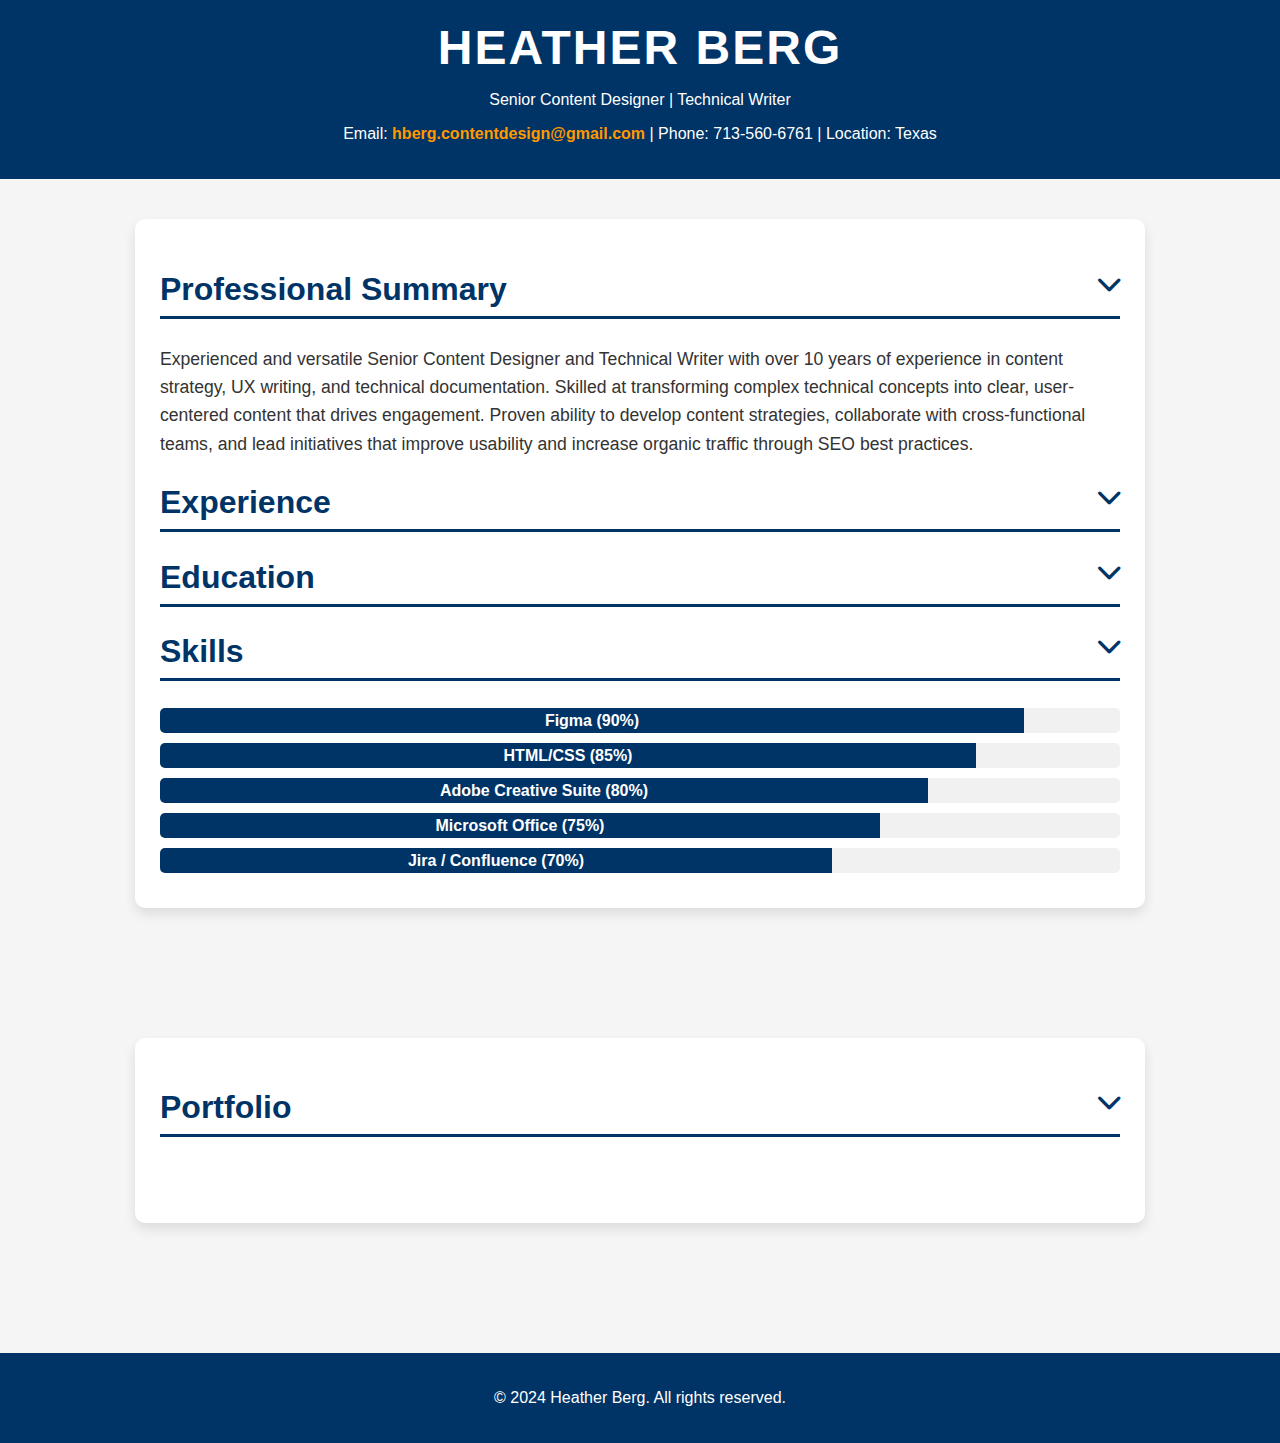
==== index.html @ 014561e0 "Update index.html" ====
<!DOCTYPE html>
<html lang="en">
<head>
    <meta charset="UTF-8">
    <meta name="viewport" content="width=device-width, initial-scale=1.0">
    <title>Heather Berg - Interactive Resume & Portfolio</title>
    <link rel="stylesheet" href="https://cdnjs.cloudflare.com/ajax/libs/font-awesome/6.0.0-beta3/css/all.min.css">
    <style>
        /* General Styles */
        body {
            font-family: 'Inter', sans-serif;
            background-color: #f5f5f5;
            color: #333;
            margin: 0;
            padding: 0;
        }

        header {
            background-color: #003366;
            color: #ffffff;
            padding: 20px;
            text-align: center;
        }

        header h1 {
            margin: 0;
            font-size: 3em;
            text-transform: uppercase;
            letter-spacing: 2px;
            font-weight: 700;
        }

        .container {
            max-width: 960px;
            margin: 40px auto;
            background-color: #ffffff;
            padding: 25px;
            border-radius: 10px;
            box-shadow: 0 6px 12px rgba(0, 0, 0, 0.1);
        }

        h2 {
            color: #003366;
            border-bottom: 3px solid #003366;
            padding-bottom: 8px;
            cursor: pointer;
            position: relative;
            font-size: 2em;
            font-weight: 600;
        }

        h2::after {
            content: "\f078";
            font-family: "FontAwesome";
            font-size: 0.8em;
            position: absolute;
            right: 0;
            transition: transform 0.3s;
        }

        .collapsed h2::after {
            transform: rotate(-90deg);
        }

        ul {
            list-style: none;
            padding-left: 0;
            display: none;
            margin: 20px 0;
        }

        ul.visible {
            display: block;
        }

        ul li {
            margin: 12px 0;
            font-size: 1.1em;
            line-height: 1.6;
        }

        footer {
            text-align: center;
            padding: 20px;
            background-color: #003366;
            color: #ffffff;
            margin-top: 40px;
        }

        .github-link a {
            color: #003366;
            font-weight: bold;
            text-decoration: none;
        }

        a:hover {
            text-decoration: underline;
        }

        /* Skill Progress Bar */
        .skill-progress {
            width: 100%;
            background-color: #f1f1f1;
            border-radius: 5px;
            overflow: hidden;
            margin: 10px 0;
            height: 25px;
        }

        .skill-progress .progress-bar {
            height: 100%;
            text-align: center;
            color: #fff;
            background-color: #003366;
            line-height: 25px;
            font-weight: bold;
        }

        /* Portfolio Section */
        .portfolio {
            background: url('assets/images/portfolio-bg.jpg') no-repeat center center;
            background-size: cover;
            padding: 50px;
            color: #fff;
        }

        .portfolio a {
            color: #ffffff;
            font-weight: bold;
            text-decoration: none;
        }

        .portfolio a:hover {
            text-decoration: underline;
        }

        /* Email Styling */
        a {
            color: #ff9900;
            font-weight: bold;
            text-decoration: none;
        }

        a:hover {
            text-decoration: underline;
            color: #ffffff;
            background-color: #003366;
            padding: 3px 5px;
            border-radius: 5px;
        }

        /* Responsive Design */
        @media (max-width: 768px) {
            header h1 {
                font-size: 2.5em;
            }

            .container {
                padding: 20px;
            }

            h2 {
                font-size: 1.6 em;
            }

            .skill-progress .progress-bar {
                font-size: 0.9em;
            }
        }
    </style>
    <script>
        document.addEventListener('DOMContentLoaded', function () {
            const sections = document.querySelectorAll('.section h2');
            sections.forEach(section => {
                section.addEventListener('click', () => {
                    const list = section.nextElementSibling;
                    if (list.classList.contains('visible')) {
                        list.classList.remove('visible');
                        section.parentElement.classList.remove('collapsed');
                    } else {
                        list.classList.add('visible');
                        section.parentElement.classList.add('collapsed');
                    }
                });
            });
        });
    </script>
</head>
<body>
    <header>
        <h1>Heather Berg</h1>
        <p>Senior Content Designer | Technical Writer</p>
        <p>Email: <a href="mailto:hberg.contentdesign@gmail.com">hberg.contentdesign@gmail.com</a> | Phone: 713-560-6761 | Location: Texas</p>
    </header>

    <div class="container">
        <section class="section">
            <h2>Professional Summary</h2>
            <ul class="visible">
                <li>Experienced and versatile Senior Content Designer and Technical Writer with over 10 years of experience in content strategy, UX writing, and technical documentation. Skilled at transforming complex technical concepts into clear, user-centered content that drives engagement. Proven ability to develop content strategies, collaborate with cross-functional teams, and lead initiatives that improve usability and increase organic traffic through SEO best practices.</li>
            </ul>
        </section>

        <section class="section">
            <h2>Experience</h2>
            <ul>
                <li>
                    <strong>Senior Content Designer, Facil-IT</strong>
                    <p><em>Remote, United States | Nov 2023 - Oct 2024</em></p>
                    <ul>
                        <li>Led content design efforts for the development of user guides and release notes templates, ensuring clarity and usability.</li>
                        <li>Built components in Figma to create cohesive user experiences and collaborated on design prototypes.</li>
                        <li>Used Jira to manage documentation tasks, track feedback, and streamline the content creation process.</li>
                        <li>Collaborated closely with product managers, engineers, and stakeholders to align content with product roadmaps and deliverables.</li>
                    </ul>
                </li>
                <li>
                    <strong>Senior Content Designer, AvidXchange</strong>
                    <p><em>Remote, United States | Jul 2019 - Oct 2023</em></p>
                    <ul>
                        <li>Spearheaded content design for multiple high-priority projects, transforming business and customer objectives into intuitive digital products.</li>
                        <li>Led the content strategy process, leading concept ideation from wireframes to full-fidelity designs.</li>
                        <li>Collaborated with research and design teams to produce content that met customers' needs while adhering to company goals.</li>
                        <li>Provided strategic content guidance and mentorship to junior writers and team members.</li>
                    </ul>
                </li>
                <li>
                    <strong>Technical Writer, P2 Energy Solutions</strong>
                    <p><em>Remote, United States | Apr 2017 - Jul 2019</em></p>
                    <ul>
                        <li>Responsible for multiple content projects, including Merrick, P2 Land, and IDEAS.</li>
                        <li>Created and edited user-facing support decks, such as error messages, prompts, and UI labels.</li>
                        <li>Analyzed and optimized content for resource opportunities, focusing on filtered single-sourcing.</li>
                        <li>Worked with engineering teams to ensure alignment and accuracy.</li>
                    </ul>
                </li>
                <li>
                    <strong>Technical Writer, Weatherford International</strong>
                    <p><em>Houston, TX | Mar 2013 - Feb 2016</em></p>
                    <ul>
                        <li>Researched and translated technical information into manuals for both technical and non-technical audiences.</li>
                        <li>Created technical documentation for downhole LWD and MWD tools.</li>
                        <li>Worked with engineers and product managers to gather and verify data to ensure the accuracy of the documentation.</li>
                    </ul>
                </li>
                <li>
                    <strong>Surgical Tech, Oak Bend Medical Center</strong>
                    <p><em>Rosenberg, TX | Jun 2005 - Oct 2007</em></p>
                    <ul>
                        <li>Responsible for preparing the surgical suite and managing supplies and instrumentation.</li>
                        <li>Scrubbed for various surgical specialties, including assisting in circulating duties.</li>
                        <li>Provided technical support to surgeons during operations, including managing instruments and ensuring proper equipment setup.</li>
                    </ul>
                </li>
                <li>
                    <strong>Surgical Tech / Soldier, U.S. Army</strong>
                    <p><em>San Antonio, TX | Mar 2003 - Feb 2005</em></p>
                    <ul>
                        <li>Instructed and supervised new surgical technicians in procedures and skills needed to perform effectively in the Operating Room.</li>
                        <li>Provided critical support in surgical procedures, managing surgical instruments and ensuring a sterile field.</li>
                    </ul>
                </li>
            </ul>
        </section>

        <section class="section">
            <h2>Education</h2>
            <ul>
                <li>
                    <strong>Bachelor of Arts: Communication</strong>
                    <p><em>University of Maryland University College, Bamberg, Germany | Graduated 2009</em></p>
                </li>
            </ul>
        </section>

        <section class="section">
            <h2>Skills</h2>
            <div class="skill-progress">
                <div class="progress-bar" style="width: 90%;">Figma (90%)</div>
            </div>
            <div class="skill-progress">
                <div class="progress-bar" style="width: 85%;">HTML/CSS (85%)</div>
            </div>
            <div class="skill-progress">
                <div class="progress-bar" style="width: 80%;">Adobe Creative Suite (80%)</div>
            </div>
            <div class="skill-progress">
                <div class="progress-bar" style="width: 75%;">Microsoft Office (75%)</div>
            </div>
            <div class="skill-progress">
                <div class="progress-bar" style="width: 70%;">Jira / Confluence (70%)</div>
            </div>
        </section>
    </div>

    <section class="portfolio">
        <div class="container">
            <h2>Portfolio</h2>
            <p>Explore my projects and documentation examples: <a href="#">View Portfolio</a></p>
        </div>
    </section>

    <footer>
        <p>&copy; 2024 Heather Berg. All rights reserved.</p>
    </footer>
</body>
</html>
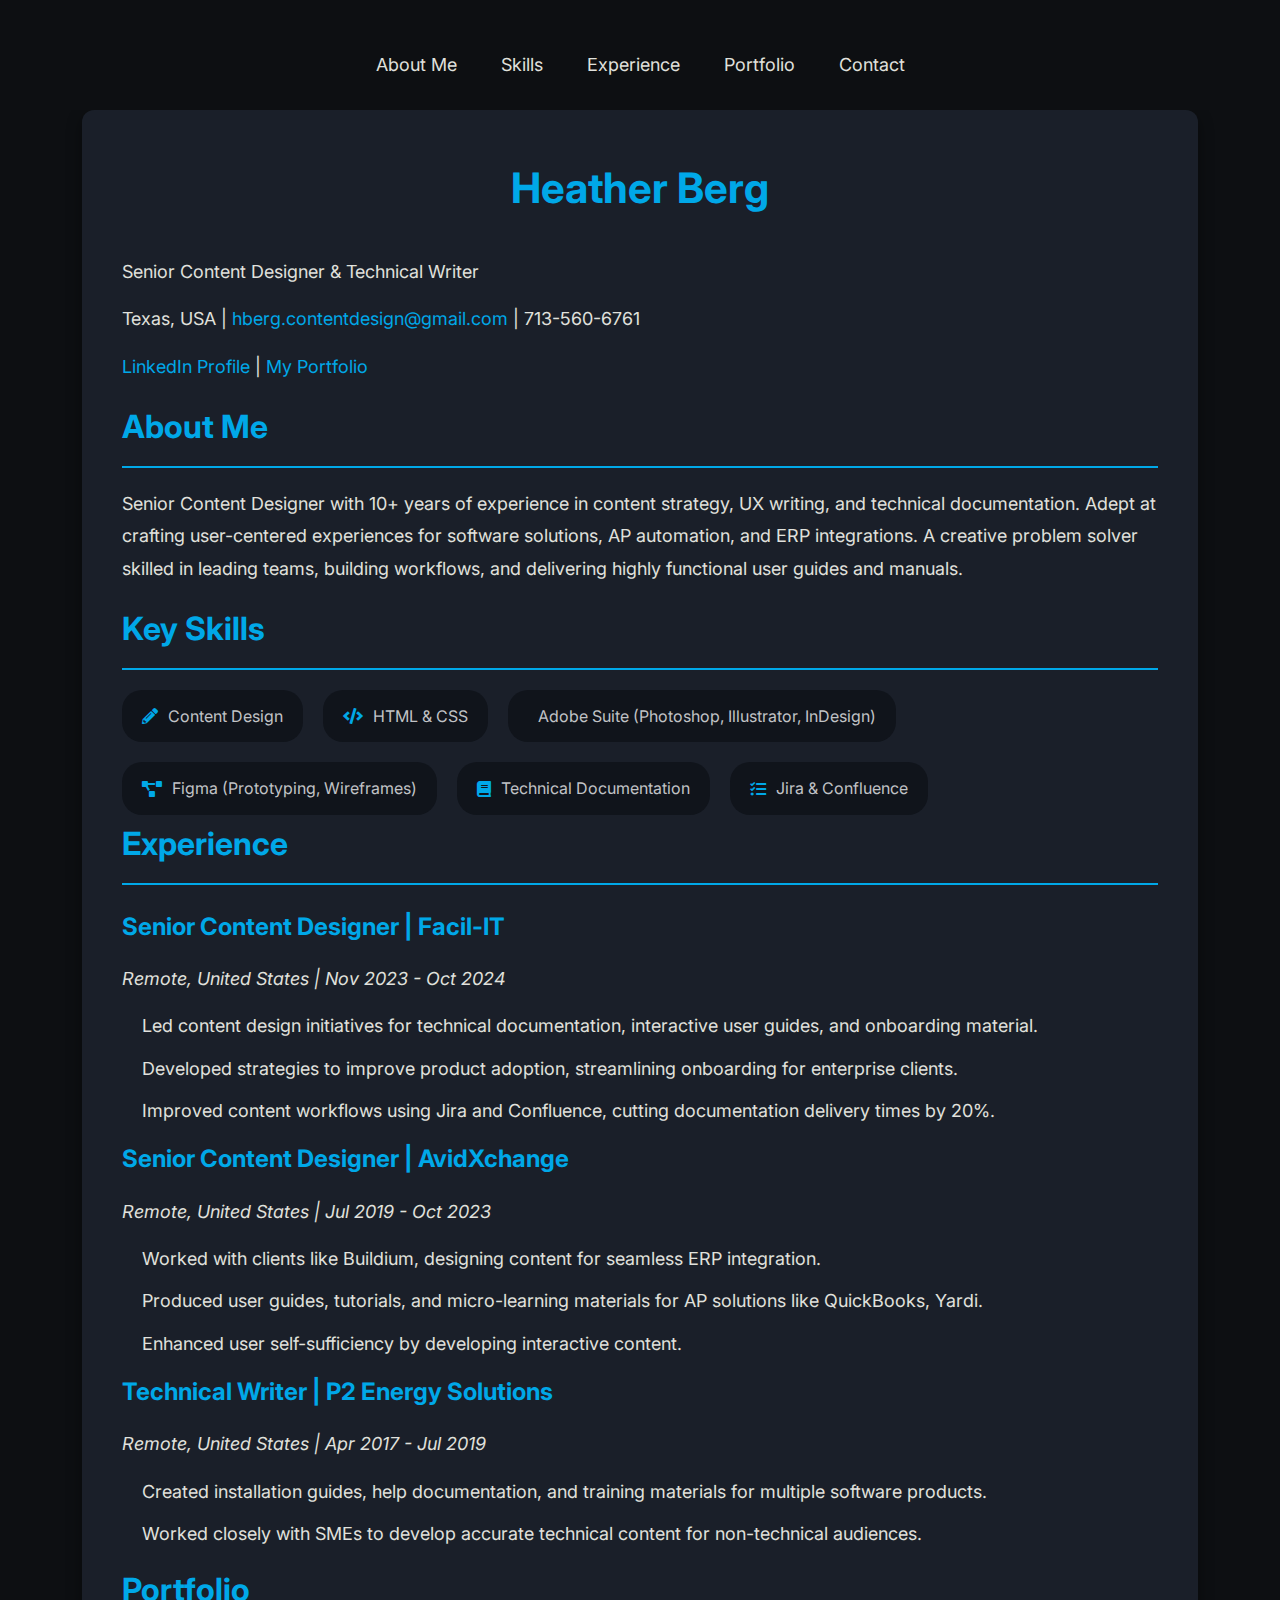
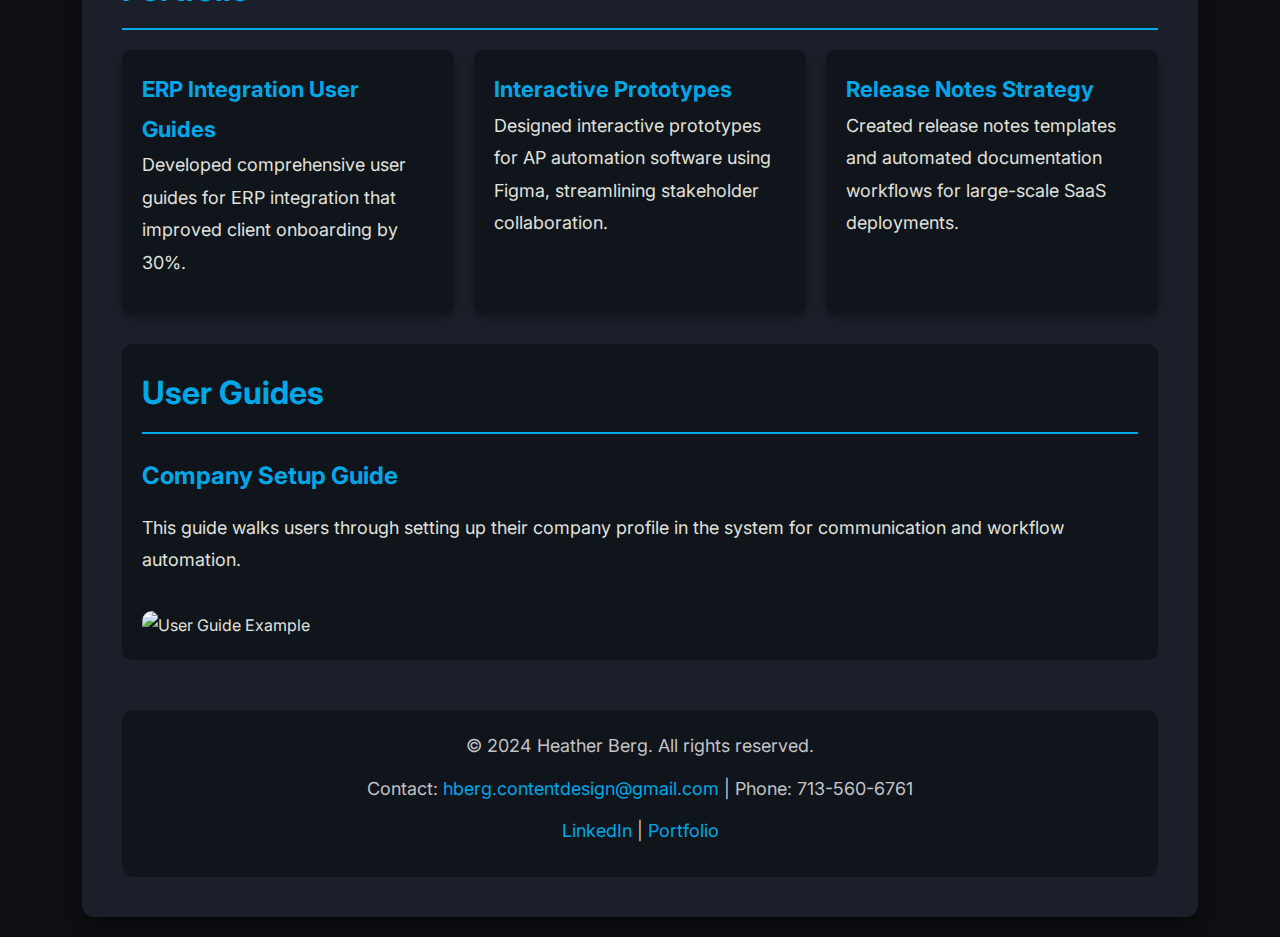
==== commit de99f056: "Update index.html" ====
--- a/index.html
+++ b/index.html
@@ -1,307 +1,322 @@
 <!DOCTYPE html>
 <html lang="en">
+
 <head>
     <meta charset="UTF-8">
     <meta name="viewport" content="width=device-width, initial-scale=1.0">
-    <title>Heather Berg - Interactive Resume & Portfolio</title>
-    <link rel="stylesheet" href="https://cdnjs.cloudflare.com/ajax/libs/font-awesome/6.0.0-beta3/css/all.min.css">
+    <title>Heather Berg - Senior Content Designer</title>
+
+    <!-- Google Fonts: Inter -->
+    <link href="https://fonts.googleapis.com/css2?family=Inter:wght@300;400;600;700&display=swap" rel="stylesheet">
+
+    <!-- Font Awesome for Icons -->
+    <link rel="stylesheet" href="https://cdnjs.cloudflare.com/ajax/libs/font-awesome/5.15.4/css/all.min.css">
+
     <style>
-        /* General Styles */
+        * {
+            margin: 0;
+            padding: 0;
+            box-sizing: border-box;
+        }
+
         body {
             font-family: 'Inter', sans-serif;
-            background-color: #f5f5f5;
-            color: #333;
-            margin: 0;
-            padding: 0;
-        }
-
-        header {
-            background-color: #003366;
-            color: #ffffff;
+            background-color: #0D0F12;
+            color: #E0E1DD;
+            line-height: 1.8;
             padding: 20px;
+            transition: all 0.3s ease;
+        }
+
+        a {
+            text-decoration: none;
+            color: #00A8E8;
+            transition: color 0.3s;
+        }
+
+        a:hover {
+            color: #f7c01e;
+        }
+
+        h1, h2, h3 {
+            color: #00A8E8;
+            font-weight: 700;
+        }
+
+        h1 {
+            font-size: 42px;
             text-align: center;
-        }
-
-        header h1 {
-            margin: 0;
-            font-size: 3em;
-            text-transform: uppercase;
-            letter-spacing: 2px;
-            font-weight: 700;
+            margin-bottom: 30px;
+        }
+
+        h2 {
+            font-size: 32px;
+            margin-bottom: 20px;
+            padding-bottom: 10px;
+            border-bottom: 2px solid #00A8E8;
+        }
+
+        h3 {
+            font-size: 24px;
+            margin-bottom: 15px;
+        }
+
+        p {
+            font-size: 18px;
+            margin-bottom: 15px;
+        }
+
+        ul {
+            list-style-type: none;
+            margin-left: 20px;
+        }
+
+        ul li {
+            font-size: 18px;
+            margin-bottom: 10px;
+        }
+
+        /* Sticky Navigation */
+        .navbar {
+            position: sticky;
+            top: 0;
+            background-color: #0D0F12;
+            z-index: 1000;
+            padding: 15px;
+            text-align: center;
+        }
+
+        .navbar a {
+            color: #E0E1DD;
+            padding: 14px 20px;
+            text-decoration: none;
+            font-size: 18px;
+            display: inline-block;
+        }
+
+        .navbar a:hover {
+            background-color: #00A8E8;
+            color: white;
         }
 
         .container {
-            max-width: 960px;
-            margin: 40px auto;
-            background-color: #ffffff;
-            padding: 25px;
+            width: 90%;
+            max-width: 1200px;
+            margin: 0 auto;
+            background-color: #1A1F29;
+            border-radius: 12px;
+            padding: 40px;
+            box-shadow: 0 6px 15px rgba(0, 0, 0, 0.4);
+            transition: all 0.3s ease;
+        }
+
+        /* Skills Section */
+        .skills {
+            display: flex;
+            flex-wrap: wrap;
+            gap: 20px;
+        }
+
+        .skill {
+            background-color: #10141b;
+            padding: 12px 20px;
+            border-radius: 20px;
+            color: #C1C3C6;
+            font-size: 16px;
+            display: flex;
+            align-items: center;
+            gap: 10px;
+        }
+
+        .skill i {
+            color: #00A8E8;
+        }
+
+        /* Interactive Portfolio */
+        .portfolio-container {
+            display: grid;
+            grid-template-columns: repeat(auto-fit, minmax(300px, 1fr));
+            gap: 20px;
+            margin-top: 20px;
+        }
+
+        .portfolio-card {
+            background-color: #10141b;
+            padding: 20px;
             border-radius: 10px;
-            box-shadow: 0 6px 12px rgba(0, 0, 0, 0.1);
-        }
-
-        h2 {
-            color: #003366;
-            border-bottom: 3px solid #003366;
-            padding-bottom: 8px;
-            cursor: pointer;
-            position: relative;
-            font-size: 2em;
-            font-weight: 600;
-        }
-
-        h2::after {
-            content: "\f078";
-            font-family: "FontAwesome";
-            font-size: 0.8em;
-            position: absolute;
-            right: 0;
-            transition: transform 0.3s;
-        }
-
-        .collapsed h2::after {
-            transform: rotate(-90deg);
-        }
-
-        ul {
-            list-style: none;
-            padding-left: 0;
-            display: none;
-            margin: 20px 0;
-        }
-
-        ul.visible {
-            display: block;
-        }
-
-        ul li {
-            margin: 12px 0;
-            font-size: 1.1em;
-            line-height: 1.6;
-        }
-
+            box-shadow: 0 4px 8px rgba(0, 0, 0, 0.3);
+            transition: transform 0.3s ease;
+        }
+
+        .portfolio-card:hover {
+            transform: translateY(-10px);
+        }
+
+        .portfolio-card h4 {
+            font-size: 22px;
+            color: #00A8E8;
+        }
+
+        /* User Guide Section */
+        .user-guide {
+            background-color: #10141b;
+            padding: 20px;
+            margin-top: 30px;
+            border-radius: 10px;
+            transition: all 0.3s ease;
+        }
+
+        .user-guide img {
+            width: 100%;
+            border-radius: 10px;
+            margin-top: 20px;
+            transition: all 0.3s ease;
+        }
+
+        .user-guide img:hover {
+            filter: brightness(1.2);
+        }
+
+        .step {
+            margin-top: 20px;
+        }
+
+        /* Footer */
         footer {
             text-align: center;
-            padding: 20px;
-            background-color: #003366;
-            color: #ffffff;
-            margin-top: 40px;
-        }
-
-        .github-link a {
-            color: #003366;
-            font-weight: bold;
+            margin-top: 50px;
+            padding: 20px 0;
+            background-color: #10141b;
+            border-radius: 12px;
+        }
+
+        footer p {
+            color: #C1C3C6;
+            margin-bottom: 10px;
+        }
+
+        footer a {
+            color: #00A8E8;
             text-decoration: none;
         }
 
-        a:hover {
+        footer a:hover {
             text-decoration: underline;
         }
-
-        /* Skill Progress Bar */
-        .skill-progress {
-            width: 100%;
-            background-color: #f1f1f1;
-            border-radius: 5px;
-            overflow: hidden;
-            margin: 10px 0;
-            height: 25px;
-        }
-
-        .skill-progress .progress-bar {
-            height: 100%;
-            text-align: center;
-            color: #fff;
-            background-color: #003366;
-            line-height: 25px;
-            font-weight: bold;
-        }
-
-        /* Portfolio Section */
-        .portfolio {
-            background: url('assets/images/portfolio-bg.jpg') no-repeat center center;
-            background-size: cover;
-            padding: 50px;
-            color: #fff;
-        }
-
-        .portfolio a {
-            color: #ffffff;
-            font-weight: bold;
-            text-decoration: none;
-        }
-
-        .portfolio a:hover {
-            text-decoration: underline;
-        }
-
-        /* Email Styling */
-        a {
-            color: #ff9900;
-            font-weight: bold;
-            text-decoration: none;
-        }
-
-        a:hover {
-            text-decoration: underline;
-            color: #ffffff;
-            background-color: #003366;
-            padding: 3px 5px;
-            border-radius: 5px;
-        }
-
-        /* Responsive Design */
-        @media (max-width: 768px) {
-            header h1 {
-                font-size: 2.5em;
-            }
-
-            .container {
-                padding: 20px;
-            }
-
-            h2 {
-                font-size: 1.6 em;
-            }
-
-            .skill-progress .progress-bar {
-                font-size: 0.9em;
-            }
-        }
     </style>
-    <script>
-        document.addEventListener('DOMContentLoaded', function () {
-            const sections = document.querySelectorAll('.section h2');
-            sections.forEach(section => {
-                section.addEventListener('click', () => {
-                    const list = section.nextElementSibling;
-                    if (list.classList.contains('visible')) {
-                        list.classList.remove('visible');
-                        section.parentElement.classList.remove('collapsed');
-                    } else {
-                        list.classList.add('visible');
-                        section.parentElement.classList.add('collapsed');
-                    }
-                });
-            });
-        });
-    </script>
 </head>
+
 <body>
-    <header>
-        <h1>Heather Berg</h1>
-        <p>Senior Content Designer | Technical Writer</p>
-        <p>Email: <a href="mailto:hberg.contentdesign@gmail.com">hberg.contentdesign@gmail.com</a> | Phone: 713-560-6761 | Location: Texas</p>
-    </header>
+
+    <!-- Sticky Navbar -->
+    <div class="navbar">
+        <a href="#summary">About Me</a>
+        <a href="#skills">Skills</a>
+        <a href="#experience">Experience</a>
+        <a href="#portfolio">Portfolio</a>
+        <a href="#contact">Contact</a>
+    </div>
 
     <div class="container">
-        <section class="section">
-            <h2>Professional Summary</h2>
-            <ul class="visible">
-                <li>Experienced and versatile Senior Content Designer and Technical Writer with over 10 years of experience in content strategy, UX writing, and technical documentation. Skilled at transforming complex technical concepts into clear, user-centered content that drives engagement. Proven ability to develop content strategies, collaborate with cross-functional teams, and lead initiatives that improve usability and increase organic traffic through SEO best practices.</li>
+        <!-- Header Section -->
+        <header class="contact-info">
+            <h1>Heather Berg</h1>
+            <p>Senior Content Designer & Technical Writer</p>
+            <p>Texas, USA | <a href="mailto:hberg.contentdesign@gmail.com">hberg.contentdesign@gmail.com</a> | 713-560-6761</p>
+            <p><a href="https://www.linkedin.com/in/heather-berg83" target="_blank">LinkedIn Profile</a> | <a href="https://yourportfolio.com" target="_blank">My Portfolio</a></p>
+        </header>
+
+        <div class="line"></div>
+
+        <!-- Professional Summary -->
+        <section class="section" id="summary">
+            <h2>About Me</h2>
+            <p>
+                Senior Content Designer with 10+ years of experience in content strategy, UX writing, and technical documentation. Adept at crafting user-centered experiences for software solutions, AP automation, and ERP integrations. A creative problem solver skilled in leading teams, building workflows, and delivering highly functional user guides and manuals.
+            </p>
+        </section>
+
+        <div class="line"></div>
+
+        <!-- Skills Section -->
+        <section class="section" id="skills">
+            <h2>Key Skills</h2>
+            <div class="skills">
+                <div class="skill"><i class="fas fa-pencil-alt"></i>Content Design</div>
+                <div class="skill"><i class="fas fa-code"></i>HTML & CSS</div>
+                <div class="skill"><i class="fas fa-adobe"></i>Adobe Suite (Photoshop, Illustrator, InDesign)</div>
+                <div class="skill"><i class="fas fa-project-diagram"></i>Figma (Prototyping, Wireframes)</div>
+                <div class="skill"><i class="fas fa-book"></i>Technical Documentation</div>
+                <div class="skill"><i class="fas fa-tasks"></i>Jira & Confluence</div>
+            </div>
+        </section>
+
+        <div class="line"></div>
+
+        <!-- Experience Section -->
+        <section class="section" id="experience">
+            <h2>Experience</h2>
+
+            <h3>Senior Content Designer | Facil-IT</h3>
+            <p><em>Remote, United States | Nov 2023 - Oct 2024</em></p>
+            <ul>
+                <li>Led content design initiatives for technical documentation, interactive user guides, and onboarding material.</li>
+                <li>Developed strategies to improve product adoption, streamlining onboarding for enterprise clients.</li>
+                <li>Improved content workflows using Jira and Confluence, cutting documentation delivery times by 20%.</li>
             </ul>
-        </section>
-
-        <section class="section">
-            <h2>Experience</h2>
+
+            <h3>Senior Content Designer | AvidXchange</h3>
+            <p><em>Remote, United States | Jul 2019 - Oct 2023</em></p>
             <ul>
-                <li>
-                    <strong>Senior Content Designer, Facil-IT</strong>
-                    <p><em>Remote, United States | Nov 2023 - Oct 2024</em></p>
-                    <ul>
-                        <li>Led content design efforts for the development of user guides and release notes templates, ensuring clarity and usability.</li>
-                        <li>Built components in Figma to create cohesive user experiences and collaborated on design prototypes.</li>
-                        <li>Used Jira to manage documentation tasks, track feedback, and streamline the content creation process.</li>
-                        <li>Collaborated closely with product managers, engineers, and stakeholders to align content with product roadmaps and deliverables.</li>
-                    </ul>
-                </li>
-                <li>
-                    <strong>Senior Content Designer, AvidXchange</strong>
-                    <p><em>Remote, United States | Jul 2019 - Oct 2023</em></p>
-                    <ul>
-                        <li>Spearheaded content design for multiple high-priority projects, transforming business and customer objectives into intuitive digital products.</li>
-                        <li>Led the content strategy process, leading concept ideation from wireframes to full-fidelity designs.</li>
-                        <li>Collaborated with research and design teams to produce content that met customers' needs while adhering to company goals.</li>
-                        <li>Provided strategic content guidance and mentorship to junior writers and team members.</li>
-                    </ul>
-                </li>
-                <li>
-                    <strong>Technical Writer, P2 Energy Solutions</strong>
-                    <p><em>Remote, United States | Apr 2017 - Jul 2019</em></p>
-                    <ul>
-                        <li>Responsible for multiple content projects, including Merrick, P2 Land, and IDEAS.</li>
-                        <li>Created and edited user-facing support decks, such as error messages, prompts, and UI labels.</li>
-                        <li>Analyzed and optimized content for resource opportunities, focusing on filtered single-sourcing.</li>
-                        <li>Worked with engineering teams to ensure alignment and accuracy.</li>
-                    </ul>
-                </li>
-                <li>
-                    <strong>Technical Writer, Weatherford International</strong>
-                    <p><em>Houston, TX | Mar 2013 - Feb 2016</em></p>
-                    <ul>
-                        <li>Researched and translated technical information into manuals for both technical and non-technical audiences.</li>
-                        <li>Created technical documentation for downhole LWD and MWD tools.</li>
-                        <li>Worked with engineers and product managers to gather and verify data to ensure the accuracy of the documentation.</li>
-                    </ul>
-                </li>
-                <li>
-                    <strong>Surgical Tech, Oak Bend Medical Center</strong>
-                    <p><em>Rosenberg, TX | Jun 2005 - Oct 2007</em></p>
-                    <ul>
-                        <li>Responsible for preparing the surgical suite and managing supplies and instrumentation.</li>
-                        <li>Scrubbed for various surgical specialties, including assisting in circulating duties.</li>
-                        <li>Provided technical support to surgeons during operations, including managing instruments and ensuring proper equipment setup.</li>
-                    </ul>
-                </li>
-                <li>
-                    <strong>Surgical Tech / Soldier, U.S. Army</strong>
-                    <p><em>San Antonio, TX | Mar 2003 - Feb 2005</em></p>
-                    <ul>
-                        <li>Instructed and supervised new surgical technicians in procedures and skills needed to perform effectively in the Operating Room.</li>
-                        <li>Provided critical support in surgical procedures, managing surgical instruments and ensuring a sterile field.</li>
-                    </ul>
-                </li>
+                <li>Worked with clients like Buildium, designing content for seamless ERP integration.</li>
+                <li>Produced user guides, tutorials, and micro-learning materials for AP solutions like QuickBooks, Yardi.</li>
+                <li>Enhanced user self-sufficiency by developing interactive content.</li>
             </ul>
-        </section>
-
-        <section class="section">
-            <h2>Education</h2>
+
+            <h3>Technical Writer | P2 Energy Solutions</h3>
+            <p><em>Remote, United States | Apr 2017 - Jul 2019</em></p>
             <ul>
-                <li>
-                    <strong>Bachelor of Arts: Communication</strong>
-                    <p><em>University of Maryland University College, Bamberg, Germany | Graduated 2009</em></p>
-                </li>
+                <li>Created installation guides, help documentation, and training materials for multiple software products.</li>
+                <li>Worked closely with SMEs to develop accurate technical content for non-technical audiences.</li>
             </ul>
         </section>
 
-        <section class="section">
-            <h2>Skills</h2>
-            <div class="skill-progress">
-                <div class="progress-bar" style="width: 90%;">Figma (90%)</div>
+        <!-- Interactive Portfolio Section -->
+        <section class="section" id="portfolio">
+            <h2>Portfolio</h2>
+            <div class="portfolio-container">
+                <div class="portfolio-card">
+                    <h4>ERP Integration User Guides</h4>
+                    <p>Developed comprehensive user guides for ERP integration that improved client onboarding by 30%.</p>
+                </div>
+                <div class="portfolio-card">
+                    <h4>Interactive Prototypes</h4>
+                    <p>Designed interactive prototypes for AP automation software using Figma, streamlining stakeholder collaboration.</p>
+                </div>
+                <div class="portfolio-card">
+                    <h4>Release Notes Strategy</h4>
+                    <p>Created release notes templates and automated documentation workflows for large-scale SaaS deployments.</p>
+                </div>
             </div>
-            <div class="skill-progress">
-                <div class="progress-bar" style="width: 85%;">HTML/CSS (85%)</div>
+        </section>
+
+        <!-- User Guides Section -->
+        <section class="section user-guide">
+            <h2>User Guides</h2>
+            <div class="step">
+                <h3>Company Setup Guide</h3>
+                <p>This guide walks users through setting up their company profile in the system for communication and workflow automation.</p>
+                <img src="https://via.placeholder.com/750x459" alt="User Guide Example">
             </div>
-            <div class="skill-progress">
-                <div class="progress-bar" style="width: 80%;">Adobe Creative Suite (80%)</div>
-            </div>
-            <div class="skill-progress">
-                <div class="progress-bar" style="width: 75%;">Microsoft Office (75%)</div>
-            </div>
-            <div class="skill-progress">
-                <div class="progress-bar" style="width: 70%;">Jira / Confluence (70%)</div>
-            </div>
-        </section>
+        </section>
+
+        <!-- Footer -->
+        <footer>
+            <p>&copy; 2024 Heather Berg. All rights reserved.</p>
+            <p>Contact: <a href="mailto:hberg.contentdesign@gmail.com">hberg.contentdesign@gmail.com</a> | Phone: 713-560-6761</p>
+            <p><a href="https://www.linkedin.com/in/heather-berg83" target="_blank">LinkedIn</a> | <a href="https://yourportfolio.com" target="_blank">Portfolio</a></p>
+        </footer>
     </div>
-
-    <section class="portfolio">
-        <div class="container">
-            <h2>Portfolio</h2>
-            <p>Explore my projects and documentation examples: <a href="#">View Portfolio</a></p>
-        </div>
-    </section>
-
-    <footer>
-        <p>&copy; 2024 Heather Berg. All rights reserved.</p>
-    </footer>
 </body>
+
 </html>
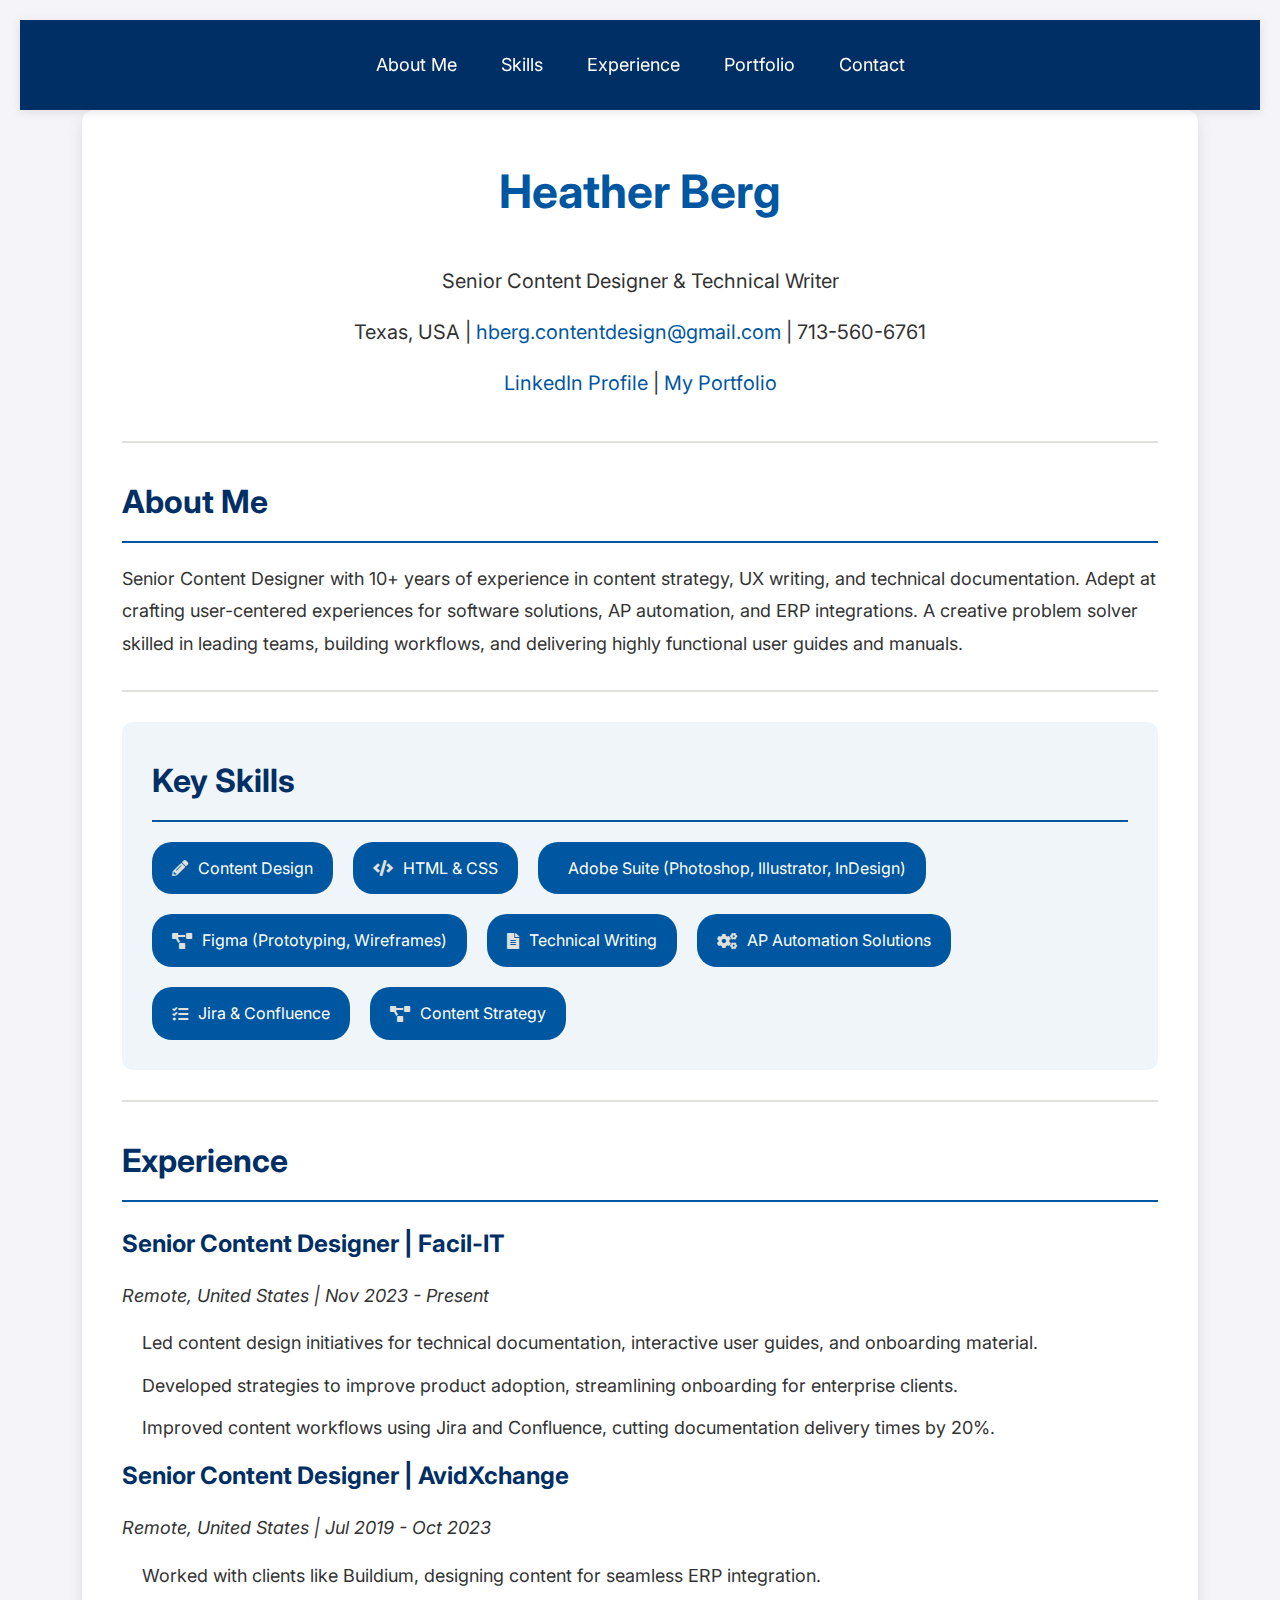
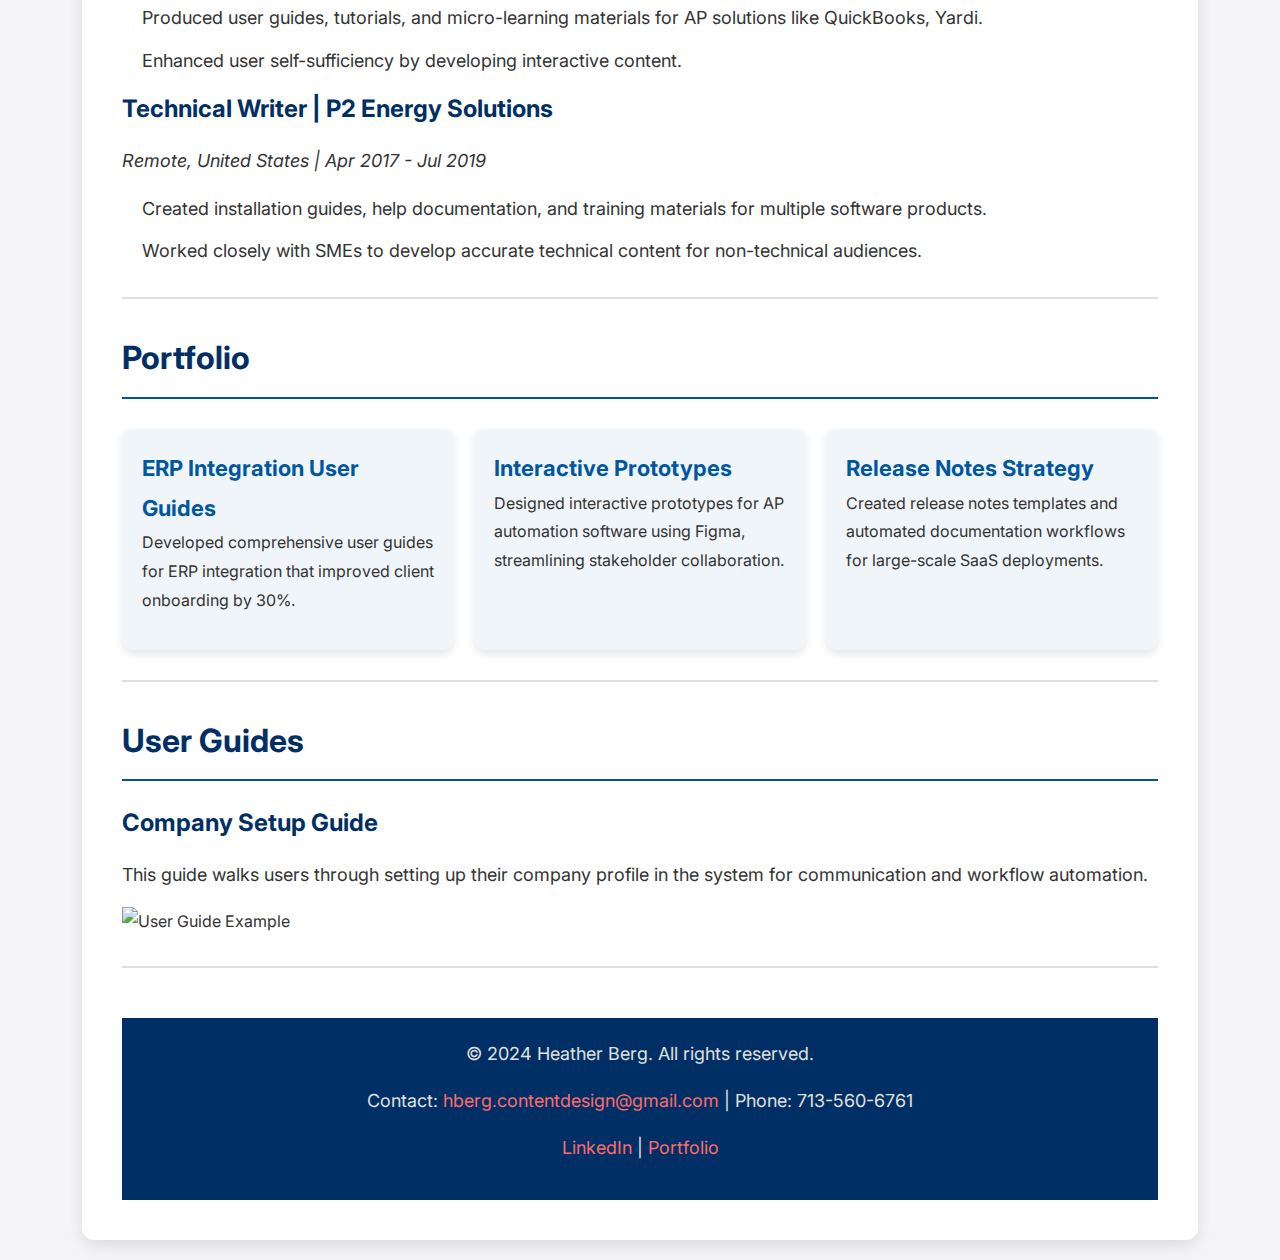
==== commit 42ce9376: "Update index.html" ====
--- a/index.html
+++ b/index.html
@@ -21,8 +21,8 @@
 
         body {
             font-family: 'Inter', sans-serif;
-            background-color: #0D0F12;
-            color: #E0E1DD;
+            background-color: #F4F4F9;
+            color: #333;
             line-height: 1.8;
             padding: 20px;
             transition: all 0.3s ease;
@@ -30,21 +30,21 @@
 
         a {
             text-decoration: none;
-            color: #00A8E8;
+            color: #0057A1;
             transition: color 0.3s;
         }
 
         a:hover {
-            color: #f7c01e;
+            color: #FF6B6B;
         }
 
         h1, h2, h3 {
-            color: #00A8E8;
+            color: #002F65;
             font-weight: 700;
         }
 
         h1 {
-            font-size: 42px;
+            font-size: 44px;
             text-align: center;
             margin-bottom: 30px;
         }
@@ -53,7 +53,7 @@
             font-size: 32px;
             margin-bottom: 20px;
             padding-bottom: 10px;
-            border-bottom: 2px solid #00A8E8;
+            border-bottom: 2px solid #0057A1;
         }
 
         h3 {
@@ -80,14 +80,15 @@
         .navbar {
             position: sticky;
             top: 0;
-            background-color: #0D0F12;
+            background-color: #002F65;
             z-index: 1000;
             padding: 15px;
             text-align: center;
+            box-shadow: 0 2px 10px rgba(0, 0, 0, 0.1);
         }
 
         .navbar a {
-            color: #E0E1DD;
+            color: white;
             padding: 14px 20px;
             text-decoration: none;
             font-size: 18px;
@@ -95,7 +96,7 @@
         }
 
         .navbar a:hover {
-            background-color: #00A8E8;
+            background-color: #FF6B6B;
             color: white;
         }
 
@@ -103,14 +104,37 @@
             width: 90%;
             max-width: 1200px;
             margin: 0 auto;
-            background-color: #1A1F29;
+            background-color: white;
             border-radius: 12px;
             padding: 40px;
-            box-shadow: 0 6px 15px rgba(0, 0, 0, 0.4);
+            box-shadow: 0 6px 15px rgba(0, 0, 0, 0.1);
             transition: all 0.3s ease;
         }
 
+        /* Header Section */
+        header {
+            text-align: center;
+            margin-bottom: 40px;
+        }
+
+        header h1 {
+            color: #0057A1;
+            font-size: 46px;
+        }
+
+        header p {
+            font-size: 20px;
+            color: #333;
+        }
+
         /* Skills Section */
+        .skills-container {
+            background-color: #F0F5F9;
+            padding: 30px;
+            border-radius: 10px;
+            margin-top: 30px;
+        }
+
         .skills {
             display: flex;
             flex-wrap: wrap;
@@ -118,33 +142,47 @@
         }
 
         .skill {
-            background-color: #10141b;
+            background-color: #0057A1;
             padding: 12px 20px;
             border-radius: 20px;
-            color: #C1C3C6;
+            color: white;
             font-size: 16px;
             display: flex;
             align-items: center;
             gap: 10px;
+            transition: background-color 0.3s;
         }
 
         .skill i {
-            color: #00A8E8;
-        }
-
-        /* Interactive Portfolio */
+            color: #E0E1DD;
+        }
+
+        .skill:hover {
+            background-color: #FF6B6B;
+        }
+
+        /* Experience Section */
+        .experience {
+            margin-top: 30px;
+        }
+
+        .experience h3 {
+            color: #002F65;
+        }
+
+        /* Portfolio Section */
         .portfolio-container {
             display: grid;
             grid-template-columns: repeat(auto-fit, minmax(300px, 1fr));
             gap: 20px;
-            margin-top: 20px;
+            margin-top: 30px;
         }
 
         .portfolio-card {
-            background-color: #10141b;
+            background-color: #F0F5F9;
             padding: 20px;
             border-radius: 10px;
-            box-shadow: 0 4px 8px rgba(0, 0, 0, 0.3);
+            box-shadow: 0 4px 8px rgba(0, 0, 0, 0.1);
             transition: transform 0.3s ease;
         }
 
@@ -154,31 +192,11 @@
 
         .portfolio-card h4 {
             font-size: 22px;
-            color: #00A8E8;
-        }
-
-        /* User Guide Section */
-        .user-guide {
-            background-color: #10141b;
-            padding: 20px;
-            margin-top: 30px;
-            border-radius: 10px;
-            transition: all 0.3s ease;
-        }
-
-        .user-guide img {
-            width: 100%;
-            border-radius: 10px;
-            margin-top: 20px;
-            transition: all 0.3s ease;
-        }
-
-        .user-guide img:hover {
-            filter: brightness(1.2);
-        }
-
-        .step {
-            margin-top: 20px;
+            color: #0057A1;
+        }
+
+        .portfolio-card p {
+            font-size: 16px;
         }
 
         /* Footer */
@@ -186,23 +204,50 @@
             text-align: center;
             margin-top: 50px;
             padding: 20px 0;
-            background-color: #10141b;
-            border-radius: 12px;
+            background-color: #002F65;
+            color: #E0E1DD;
         }
 
         footer p {
-            color: #C1C3C6;
-            margin-bottom: 10px;
+            color: #E0E1DD;
         }
 
         footer a {
-            color: #00A8E8;
-            text-decoration: none;
+            color: #FF6B6B;
         }
 
         footer a:hover {
-            text-decoration: underline;
-        }
+            color: #F7B801;
+        }
+
+        .line {
+            margin: 30px 0;
+            height: 2px;
+            background-color: #E0E1DD;
+        }
+
+        /* Interactivity */
+        .portfolio-card:hover,
+        .skills .skill:hover {
+            cursor: pointer;
+            transform: scale(1.05);
+            transition: transform 0.3s ease;
+        }
+
+        .button {
+            background-color: #0057A1;
+            border: none;
+            padding: 12px 25px;
+            color: white;
+            border-radius: 5px;
+            transition: background-color 0.3s;
+            cursor: pointer;
+        }
+
+        .button:hover {
+            background-color: #FF6B6B;
+        }
+
     </style>
 </head>
 
@@ -239,26 +284,27 @@
         <div class="line"></div>
 
         <!-- Skills Section -->
-        <section class="section" id="skills">
+        <section class="section skills-container" id="skills">
             <h2>Key Skills</h2>
             <div class="skills">
                 <div class="skill"><i class="fas fa-pencil-alt"></i>Content Design</div>
                 <div class="skill"><i class="fas fa-code"></i>HTML & CSS</div>
                 <div class="skill"><i class="fas fa-adobe"></i>Adobe Suite (Photoshop, Illustrator, InDesign)</div>
                 <div class="skill"><i class="fas fa-project-diagram"></i>Figma (Prototyping, Wireframes)</div>
-                <div class="skill"><i class="fas fa-book"></i>Technical Documentation</div>
+                <div class="skill"><i class="fas fa-file-alt"></i>Technical Writing</div>
+                <div class="skill"><i class="fas fa-cogs"></i>AP Automation Solutions</div>
                 <div class="skill"><i class="fas fa-tasks"></i>Jira & Confluence</div>
+                <div class="skill"><i class="fas fa-project-diagram"></i>Content Strategy</div>
             </div>
         </section>
 
         <div class="line"></div>
 
         <!-- Experience Section -->
-        <section class="section" id="experience">
+        <section class="section experience" id="experience">
             <h2>Experience</h2>
-
             <h3>Senior Content Designer | Facil-IT</h3>
-            <p><em>Remote, United States | Nov 2023 - Oct 2024</em></p>
+            <p><em>Remote, United States | Nov 2023 - Present</em></p>
             <ul>
                 <li>Led content design initiatives for technical documentation, interactive user guides, and onboarding material.</li>
                 <li>Developed strategies to improve product adoption, streamlining onboarding for enterprise clients.</li>
@@ -281,7 +327,9 @@
             </ul>
         </section>
 
-        <!-- Interactive Portfolio Section -->
+        <div class="line"></div>
+
+        <!-- Portfolio Section -->
         <section class="section" id="portfolio">
             <h2>Portfolio</h2>
             <div class="portfolio-container">
@@ -300,6 +348,8 @@
             </div>
         </section>
 
+        <div class="line"></div>
+
         <!-- User Guides Section -->
         <section class="section user-guide">
             <h2>User Guides</h2>
@@ -310,6 +360,8 @@
             </div>
         </section>
 
+        <div class="line"></div>
+
         <!-- Footer -->
         <footer>
             <p>&copy; 2024 Heather Berg. All rights reserved.</p>
@@ -317,6 +369,7 @@
             <p><a href="https://www.linkedin.com/in/heather-berg83" target="_blank">LinkedIn</a> | <a href="https://yourportfolio.com" target="_blank">Portfolio</a></p>
         </footer>
     </div>
+
 </body>
 
 </html>
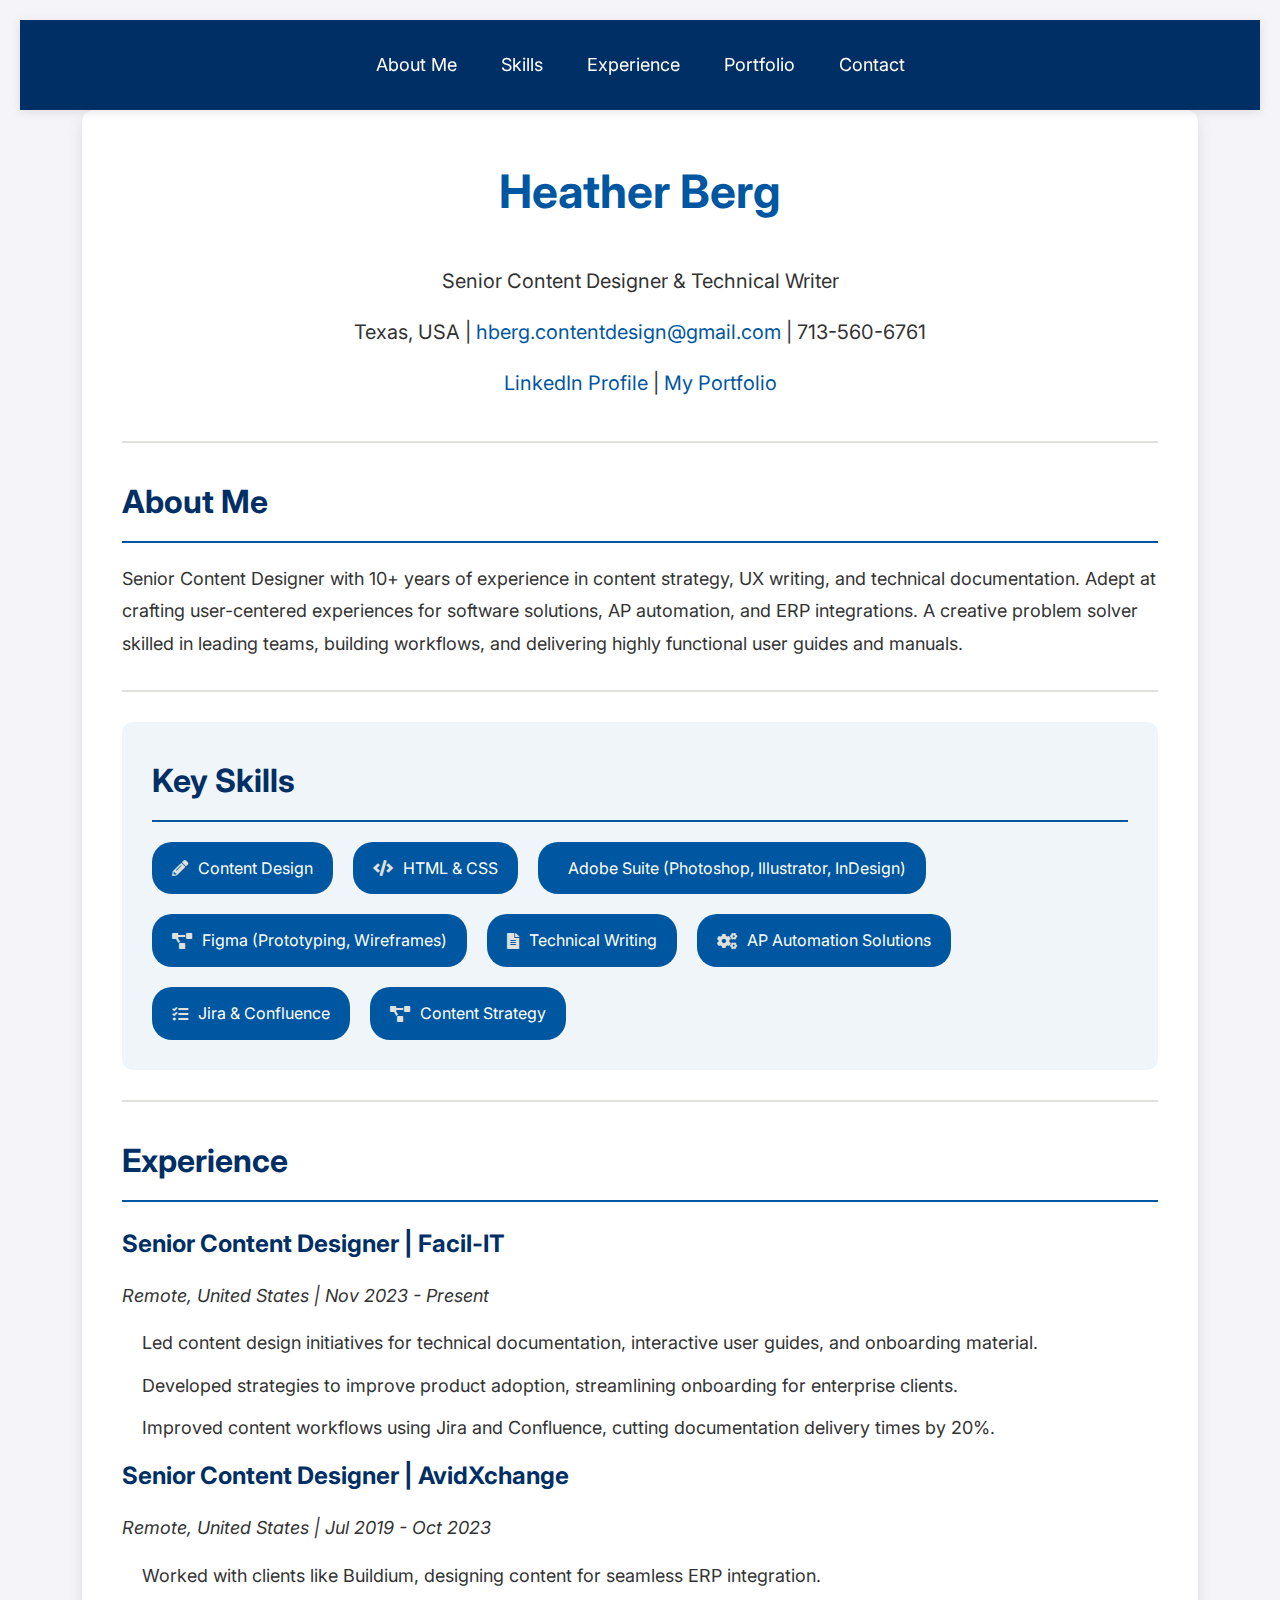
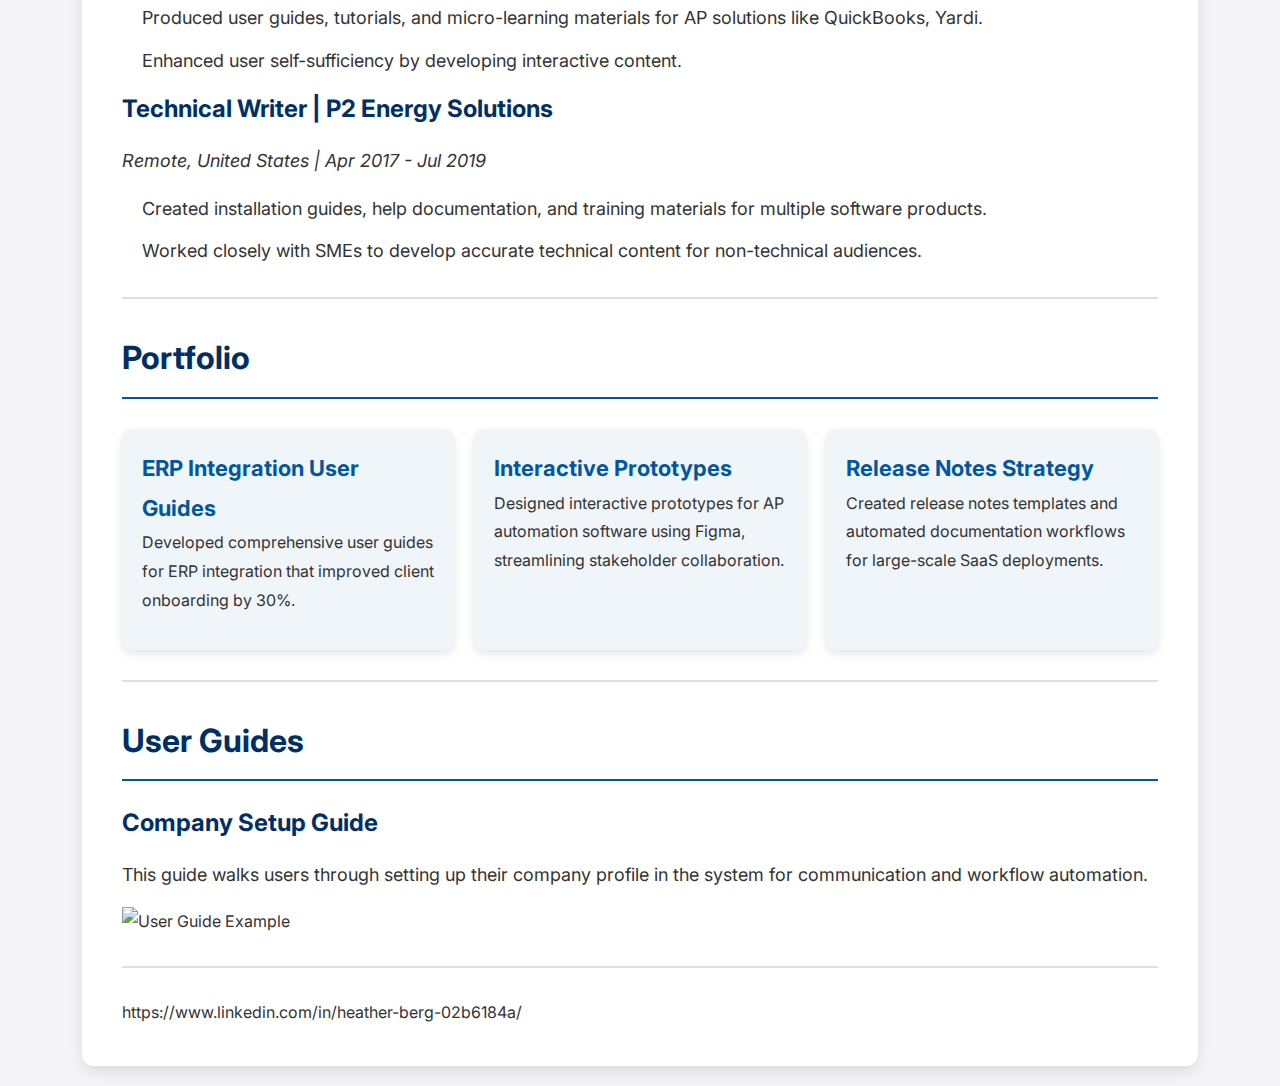
==== commit d8decee2: "Update index.html" ====
--- a/index.html
+++ b/index.html
@@ -362,12 +362,9 @@
 
         <div class="line"></div>
 
-        <!-- Footer -->
-        <footer>
-            <p>&copy; 2024 Heather Berg. All rights reserved.</p>
-            <p>Contact: <a href="mailto:hberg.contentdesign@gmail.com">hberg.contentdesign@gmail.com</a> | Phone: 713-560-6761</p>
-            <p><a href="https://www.linkedin.com/in/heather-berg83" target="_blank">LinkedIn</a> | <a href="https://yourportfolio.com" target="_blank">Portfolio</a></p>
-        </footer>
+      <!-- Footer -->
+https://www.linkedin.com/in/heather-berg-02b6184a/
+
     </div>
 
 </body>
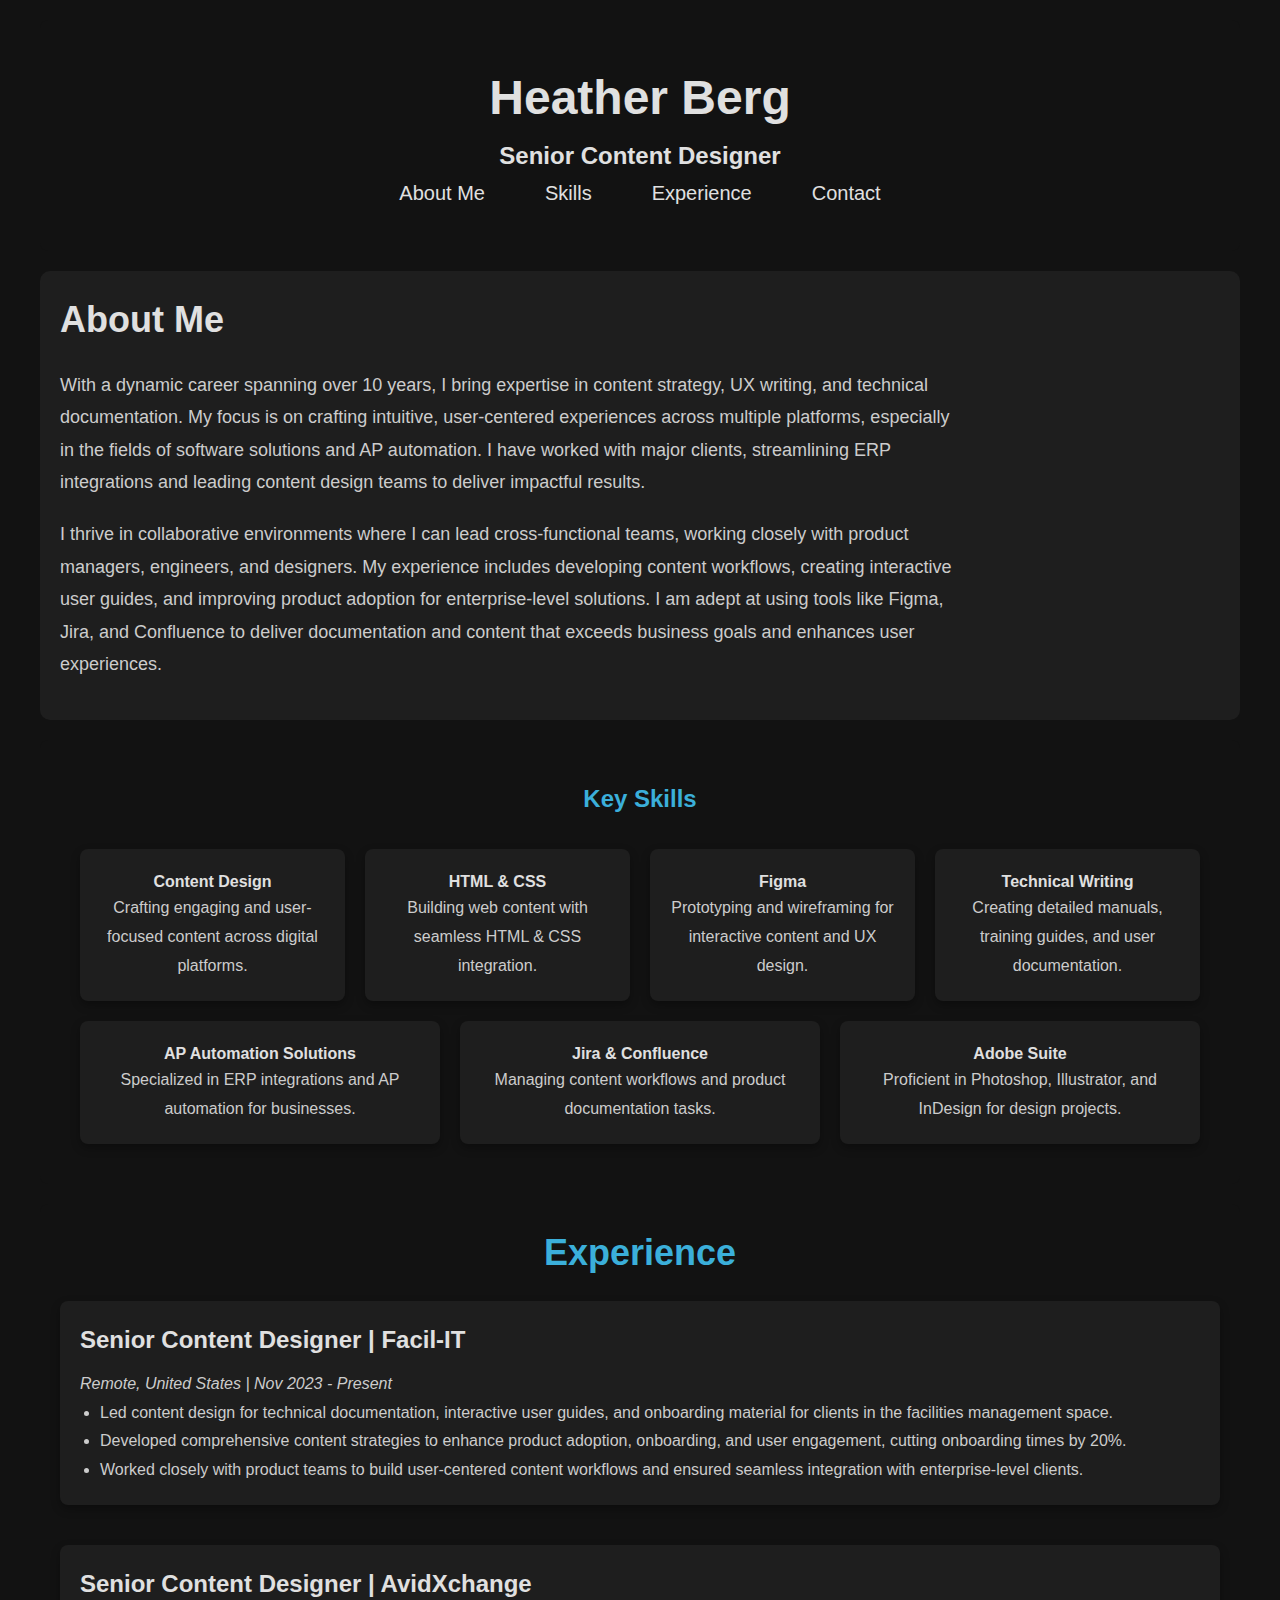
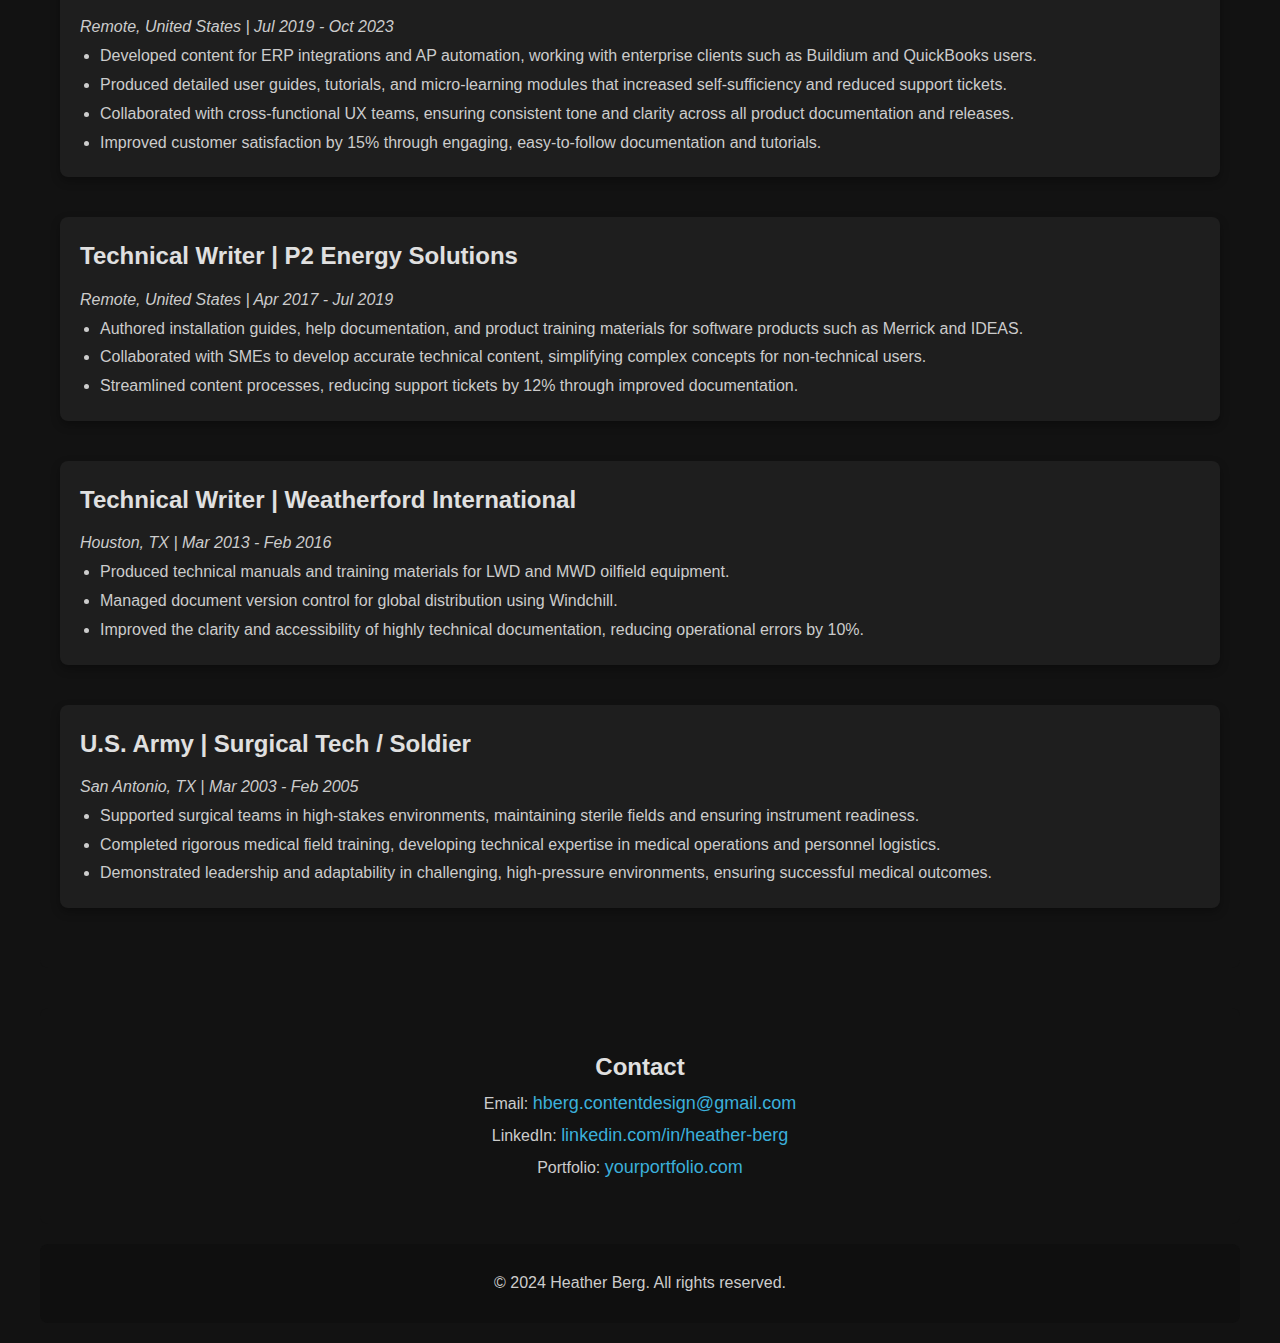
==== commit 5485f36c: "Update index.html" ====
--- a/index.html
+++ b/index.html
@@ -4,15 +4,10 @@
 <head>
     <meta charset="UTF-8">
     <meta name="viewport" content="width=device-width, initial-scale=1.0">
+    <meta http-equiv="X-UA-Compatible" content="ie=edge">
     <title>Heather Berg - Senior Content Designer</title>
-
-    <!-- Google Fonts: Inter -->
-    <link href="https://fonts.googleapis.com/css2?family=Inter:wght@300;400;600;700&display=swap" rel="stylesheet">
-
-    <!-- Font Awesome for Icons -->
-    <link rel="stylesheet" href="https://cdnjs.cloudflare.com/ajax/libs/font-awesome/5.15.4/css/all.min.css">
-
     <style>
+        /* Reset */
         * {
             margin: 0;
             padding: 0;
@@ -21,351 +16,338 @@
 
         body {
             font-family: 'Inter', sans-serif;
-            background-color: #F4F4F9;
-            color: #333;
+            background-color: #121212;
+            color: #E0E0E0;
+            line-height: 1.6;
+        }
+
+        /* Color Scheme */
+        :root {
+            --primary-color: #121212; /* Black */
+            --secondary-color: #f5f5f5; /* Light gray for background */
+            --accent-color: #3bafda; /* Accent light blue */
+            --text-color: #E0E0E0; /* Soft white */
+            --text-alt-color: #cccccc; /* Lighter gray for text */
+            --card-bg: #1e1e1e; /* Dark gray for cards */
+            --footer-bg: #0f0f0f; /* Footer background */
+        }
+
+        /* General Layout */
+        header, section, footer {
+            margin: 20px auto;
+            padding: 20px;
+            max-width: 1200px;
+            border-radius: 8px;
+            background-color: var(--primary-color);
+        }
+
+        h1, h2, h3 {
+            color: var(--text-color);
+        }
+
+        p, li {
+            color: var(--text-alt-color);
             line-height: 1.8;
-            padding: 20px;
-            transition: all 0.3s ease;
         }
 
         a {
             text-decoration: none;
-            color: #0057A1;
-            transition: color 0.3s;
-        }
-
-        a:hover {
-            color: #FF6B6B;
-        }
-
-        h1, h2, h3 {
-            color: #002F65;
-            font-weight: 700;
-        }
-
-        h1 {
-            font-size: 44px;
-            text-align: center;
+            color: var(--accent-color);
+        }
+
+        /* Header */
+        header {
+            text-align: center;
+            background-color: var(--primary-color);
+            color: var(--text-color);
+            padding: 40px 0;
+        }
+
+        header h1 {
+            font-size: 48px;
+        }
+
+        nav ul {
+            list-style: none;
+            display: flex;
+            justify-content: center;
+            gap: 20px;
+        }
+
+        nav ul li a {
+            font-size: 20px;
+            color: var(--text-color);
+            padding: 10px 20px;
+            border-radius: 5px;
+            transition: background-color 0.3s;
+        }
+
+        nav ul li a:hover {
+            background-color: var(--accent-color);
+            color: var(--primary-color);
+        }
+
+        /* About Me Section */
+        #about {
+            text-align: left;
+            padding-left: 20px;
+            background-color: var(--card-bg);
+            border-radius: 10px;
+        }
+
+        #about h2 {
+            font-size: 36px;
+            margin-bottom: 20px;
+        }
+
+        #about p {
+            max-width: 900px;
+            margin: 20px 0;
+            font-size: 18px;
+        }
+
+        /* Skills Section */
+        #skills {
+            text-align: center;
+            background-color: var(--primary-color);
+            padding: 40px;
+        }
+
+        #skills h2 {
             margin-bottom: 30px;
-        }
-
-        h2 {
-            font-size: 32px;
-            margin-bottom: 20px;
-            padding-bottom: 10px;
-            border-bottom: 2px solid #0057A1;
-        }
-
-        h3 {
-            font-size: 24px;
-            margin-bottom: 15px;
-        }
-
-        p {
-            font-size: 18px;
-            margin-bottom: 15px;
-        }
-
-        ul {
-            list-style-type: none;
-            margin-left: 20px;
-        }
-
-        ul li {
-            font-size: 18px;
-            margin-bottom: 10px;
-        }
-
-        /* Sticky Navigation */
-        .navbar {
-            position: sticky;
-            top: 0;
-            background-color: #002F65;
-            z-index: 1000;
-            padding: 15px;
-            text-align: center;
-            box-shadow: 0 2px 10px rgba(0, 0, 0, 0.1);
-        }
-
-        .navbar a {
-            color: white;
-            padding: 14px 20px;
-            text-decoration: none;
-            font-size: 18px;
-            display: inline-block;
-        }
-
-        .navbar a:hover {
-            background-color: #FF6B6B;
-            color: white;
-        }
-
-        .container {
-            width: 90%;
-            max-width: 1200px;
-            margin: 0 auto;
-            background-color: white;
-            border-radius: 12px;
-            padding: 40px;
-            box-shadow: 0 6px 15px rgba(0, 0, 0, 0.1);
-            transition: all 0.3s ease;
-        }
-
-        /* Header Section */
-        header {
-            text-align: center;
-            margin-bottom: 40px;
-        }
-
-        header h1 {
-            color: #0057A1;
-            font-size: 46px;
-        }
-
-        header p {
-            font-size: 20px;
-            color: #333;
-        }
-
-        /* Skills Section */
-        .skills-container {
-            background-color: #F0F5F9;
-            padding: 30px;
-            border-radius: 10px;
-            margin-top: 30px;
-        }
-
-        .skills {
+            color: var(--accent-color);
+        }
+
+        .skills-list {
             display: flex;
             flex-wrap: wrap;
+            justify-content: center;
             gap: 20px;
         }
 
-        .skill {
-            background-color: #0057A1;
-            padding: 12px 20px;
-            border-radius: 20px;
-            color: white;
-            font-size: 16px;
-            display: flex;
-            align-items: center;
-            gap: 10px;
-            transition: background-color 0.3s;
-        }
-
-        .skill i {
-            color: #E0E1DD;
-        }
-
-        .skill:hover {
-            background-color: #FF6B6B;
+        .skill-item {
+            flex: 1 1 250px;
+            padding: 20px;
+            background-color: var(--card-bg);
+            border-radius: 8px;
+            text-align: center;
+            transition: transform 0.3s;
+            box-shadow: 0 4px 10px rgba(0, 0, 0, 0.3);
+        }
+
+        .skill-item i {
+            font-size: 40px;
+            margin-bottom: 10px;
+            color: var(--accent-color);
+        }
+
+        .skill-item:hover {
+            transform: scale(1.05);
         }
 
         /* Experience Section */
-        .experience {
-            margin-top: 30px;
-        }
-
-        .experience h3 {
-            color: #002F65;
-        }
-
-        /* Portfolio Section */
-        .portfolio-container {
-            display: grid;
-            grid-template-columns: repeat(auto-fit, minmax(300px, 1fr));
-            gap: 20px;
-            margin-top: 30px;
-        }
-
-        .portfolio-card {
-            background-color: #F0F5F9;
+        #experience h2 {
+            text-align: center;
+            font-size: 36px;
+            margin-bottom: 20px;
+            color: var(--accent-color);
+        }
+
+        .experience-item {
+            background-color: var(--card-bg);
             padding: 20px;
-            border-radius: 10px;
-            box-shadow: 0 4px 8px rgba(0, 0, 0, 0.1);
-            transition: transform 0.3s ease;
-        }
-
-        .portfolio-card:hover {
-            transform: translateY(-10px);
-        }
-
-        .portfolio-card h4 {
-            font-size: 22px;
-            color: #0057A1;
-        }
-
-        .portfolio-card p {
-            font-size: 16px;
+            border-radius: 8px;
+            box-shadow: 0 4px 10px rgba(0, 0, 0, 0.3);
+            margin-bottom: 40px;
+        }
+
+        .experience-item h3 {
+            font-size: 24px;
+            margin-bottom: 10px;
+        }
+
+        .experience-item ul {
+            padding-left: 20px;
+            list-style-type: disc;
+            color: var(--text-alt-color);
+        }
+
+        /* Contact Section */
+        #contact {
+            text-align: center;
+            margin-top: 40px;
+            background-color: var(--primary-color);
+            padding: 40px;
+        }
+
+        #contact a {
+            font-size: 18px;
         }
 
         /* Footer */
         footer {
             text-align: center;
-            margin-top: 50px;
-            padding: 20px 0;
-            background-color: #002F65;
-            color: #E0E1DD;
+            background-color: var(--footer-bg);
+            color: var(--text-alt-color);
+            padding: 20px;
         }
 
         footer p {
-            color: #E0E1DD;
+            margin: 5px 0;
         }
 
         footer a {
-            color: #FF6B6B;
-        }
-
-        footer a:hover {
-            color: #F7B801;
-        }
-
-        .line {
-            margin: 30px 0;
-            height: 2px;
-            background-color: #E0E1DD;
-        }
-
-        /* Interactivity */
-        .portfolio-card:hover,
-        .skills .skill:hover {
-            cursor: pointer;
-            transform: scale(1.05);
-            transition: transform 0.3s ease;
-        }
-
-        .button {
-            background-color: #0057A1;
-            border: none;
-            padding: 12px 25px;
-            color: white;
-            border-radius: 5px;
-            transition: background-color 0.3s;
-            cursor: pointer;
-        }
-
-        .button:hover {
-            background-color: #FF6B6B;
-        }
-
+            color: var(--accent-color);
+        }
+
+        /* Responsive */
+        @media (max-width: 768px) {
+            .skills-list {
+                flex-direction: column;
+                align-items: center;
+            }
+        }
     </style>
 </head>
 
 <body>
 
-    <!-- Sticky Navbar -->
-    <div class="navbar">
-        <a href="#summary">About Me</a>
-        <a href="#skills">Skills</a>
-        <a href="#experience">Experience</a>
-        <a href="#portfolio">Portfolio</a>
-        <a href="#contact">Contact</a>
-    </div>
-
-    <div class="container">
-        <!-- Header Section -->
-        <header class="contact-info">
-            <h1>Heather Berg</h1>
-            <p>Senior Content Designer & Technical Writer</p>
-            <p>Texas, USA | <a href="mailto:hberg.contentdesign@gmail.com">hberg.contentdesign@gmail.com</a> | 713-560-6761</p>
-            <p><a href="https://www.linkedin.com/in/heather-berg83" target="_blank">LinkedIn Profile</a> | <a href="https://yourportfolio.com" target="_blank">My Portfolio</a></p>
-        </header>
-
-        <div class="line"></div>
-
-        <!-- Professional Summary -->
-        <section class="section" id="summary">
-            <h2>About Me</h2>
-            <p>
-                Senior Content Designer with 10+ years of experience in content strategy, UX writing, and technical documentation. Adept at crafting user-centered experiences for software solutions, AP automation, and ERP integrations. A creative problem solver skilled in leading teams, building workflows, and delivering highly functional user guides and manuals.
-            </p>
-        </section>
-
-        <div class="line"></div>
-
-        <!-- Skills Section -->
-        <section class="section skills-container" id="skills">
-            <h2>Key Skills</h2>
-            <div class="skills">
-                <div class="skill"><i class="fas fa-pencil-alt"></i>Content Design</div>
-                <div class="skill"><i class="fas fa-code"></i>HTML & CSS</div>
-                <div class="skill"><i class="fas fa-adobe"></i>Adobe Suite (Photoshop, Illustrator, InDesign)</div>
-                <div class="skill"><i class="fas fa-project-diagram"></i>Figma (Prototyping, Wireframes)</div>
-                <div class="skill"><i class="fas fa-file-alt"></i>Technical Writing</div>
-                <div class="skill"><i class="fas fa-cogs"></i>AP Automation Solutions</div>
-                <div class="skill"><i class="fas fa-tasks"></i>Jira & Confluence</div>
-                <div class="skill"><i class="fas fa-project-diagram"></i>Content Strategy</div>
-            </div>
-        </section>
-
-        <div class="line"></div>
-
-        <!-- Experience Section -->
-        <section class="section experience" id="experience">
-            <h2>Experience</h2>
+    <!-- Header -->
+    <header>
+        <h1>Heather Berg</h1>
+        <h2>Senior Content Designer</h2>
+        <nav>
+            <ul>
+                <li><a href="#about">About Me</a></li>
+                <li><a href="#skills">Skills</a></li>
+                <li><a href="#experience">Experience</a></li>
+                <li><a href="#contact">Contact</a></li>
+            </ul>
+        </nav>
+    </header>
+
+    <!-- About Me Section -->
+    <section id="about">
+        <h2>About Me</h2>
+        <p>
+            With a dynamic career spanning over 10 years, I bring expertise in content strategy, UX writing, and technical documentation. My focus is on crafting intuitive, user-centered experiences across multiple platforms, especially in the fields of software solutions and AP automation. I have worked with major clients, streamlining ERP integrations and leading content design teams to deliver impactful results.
+        </p>
+        <p>
+            I thrive in collaborative environments where I can lead cross-functional teams, working closely with product managers, engineers, and designers. My experience includes developing content workflows, creating interactive user guides, and improving product adoption for enterprise-level solutions. I am adept at using tools like Figma, Jira, and Confluence to deliver documentation and content that exceeds business goals and enhances user experiences.
+        </p>
+    </section>
+
+    <!-- Skills Section -->
+    <section id="skills">
+        <h2>Key Skills</h2>
+        <div class="skills-list">
+            <div class="skill-item">
+                <i class="fas fa-pencil-alt"></i>
+                <h4>Content Design</h4>
+                <p>Crafting engaging and user-focused content across digital platforms.</p>
+            </div>
+            <div class="skill-item">
+                <i class="fas fa-code"></i>
+                <h4>HTML & CSS</h4>
+                <p>Building web content with seamless HTML & CSS integration.</p>
+            </div>
+            <div class="skill-item">
+                <i class="fas fa-laptop-code"></i>
+                <h4>Figma</h4>
+                <p>Prototyping and wireframing for interactive content and UX design.</p>
+            </div>
+            <div class="skill-item">
+                <i class="fas fa-book"></i>
+                <h4>Technical Writing</h4>
+                <p>Creating detailed manuals, training guides, and user documentation.</p>
+            </div>
+            <div class="skill-item">
+                <i class="fas fa-file-alt"></i>
+                <h4>AP Automation Solutions</h4>
+                <p>Specialized in ERP integrations and AP automation for businesses.</p>
+            </div>
+            <div class="skill-item">
+                <i class="fas fa-project-diagram"></i>
+                <h4>Jira & Confluence</h4>
+                <p>Managing content workflows and product documentation tasks.</p>
+            </div>
+            <div class="skill-item">
+                <i class="fas fa-adobe"></i>
+                <h4>Adobe Suite</h4>
+                <p>Proficient in Photoshop, Illustrator, and InDesign for design projects.</p>
+            </div>
+        </div>
+    </section>
+
+    <!-- Experience Section -->
+    <section id="experience">
+        <h2>Experience</h2>
+
+        <div class="experience-item">
             <h3>Senior Content Designer | Facil-IT</h3>
             <p><em>Remote, United States | Nov 2023 - Present</em></p>
             <ul>
-                <li>Led content design initiatives for technical documentation, interactive user guides, and onboarding material.</li>
-                <li>Developed strategies to improve product adoption, streamlining onboarding for enterprise clients.</li>
-                <li>Improved content workflows using Jira and Confluence, cutting documentation delivery times by 20%.</li>
-            </ul>
-
+                <li>Led content design for technical documentation, interactive user guides, and onboarding material for clients in the facilities management space.</li>
+                <li>Developed comprehensive content strategies to enhance product adoption, onboarding, and user engagement, cutting onboarding times by 20%.</li>
+                <li>Worked closely with product teams to build user-centered content workflows and ensured seamless integration with enterprise-level clients.</li>
+            </ul>
+        </div>
+
+        <div class="experience-item">
             <h3>Senior Content Designer | AvidXchange</h3>
             <p><em>Remote, United States | Jul 2019 - Oct 2023</em></p>
             <ul>
-                <li>Worked with clients like Buildium, designing content for seamless ERP integration.</li>
-                <li>Produced user guides, tutorials, and micro-learning materials for AP solutions like QuickBooks, Yardi.</li>
-                <li>Enhanced user self-sufficiency by developing interactive content.</li>
-            </ul>
-
+                <li>Developed content for ERP integrations and AP automation, working with enterprise clients such as Buildium and QuickBooks users.</li>
+                <li>Produced detailed user guides, tutorials, and micro-learning modules that increased self-sufficiency and reduced support tickets.</li>
+                <li>Collaborated with cross-functional UX teams, ensuring consistent tone and clarity across all product documentation and releases.</li>
+                <li>Improved customer satisfaction by 15% through engaging, easy-to-follow documentation and tutorials.</li>
+            </ul>
+        </div>
+
+        <div class="experience-item">
             <h3>Technical Writer | P2 Energy Solutions</h3>
             <p><em>Remote, United States | Apr 2017 - Jul 2019</em></p>
             <ul>
-                <li>Created installation guides, help documentation, and training materials for multiple software products.</li>
-                <li>Worked closely with SMEs to develop accurate technical content for non-technical audiences.</li>
-            </ul>
-        </section>
-
-        <div class="line"></div>
-
-        <!-- Portfolio Section -->
-        <section class="section" id="portfolio">
-            <h2>Portfolio</h2>
-            <div class="portfolio-container">
-                <div class="portfolio-card">
-                    <h4>ERP Integration User Guides</h4>
-                    <p>Developed comprehensive user guides for ERP integration that improved client onboarding by 30%.</p>
-                </div>
-                <div class="portfolio-card">
-                    <h4>Interactive Prototypes</h4>
-                    <p>Designed interactive prototypes for AP automation software using Figma, streamlining stakeholder collaboration.</p>
-                </div>
-                <div class="portfolio-card">
-                    <h4>Release Notes Strategy</h4>
-                    <p>Created release notes templates and automated documentation workflows for large-scale SaaS deployments.</p>
-                </div>
-            </div>
-        </section>
-
-        <div class="line"></div>
-
-        <!-- User Guides Section -->
-        <section class="section user-guide">
-            <h2>User Guides</h2>
-            <div class="step">
-                <h3>Company Setup Guide</h3>
-                <p>This guide walks users through setting up their company profile in the system for communication and workflow automation.</p>
-                <img src="https://via.placeholder.com/750x459" alt="User Guide Example">
-            </div>
-        </section>
-
-        <div class="line"></div>
-
-      <!-- Footer -->
-https://www.linkedin.com/in/heather-berg-02b6184a/
-
-    </div>
+                <li>Authored installation guides, help documentation, and product training materials for software products such as Merrick and IDEAS.</li>
+                <li>Collaborated with SMEs to develop accurate technical content, simplifying complex concepts for non-technical users.</li>
+                <li>Streamlined content processes, reducing support tickets by 12% through improved documentation.</li>
+            </ul>
+        </div>
+
+        <div class="experience-item">
+            <h3>Technical Writer | Weatherford International</h3>
+            <p><em>Houston, TX | Mar 2013 - Feb 2016</em></p>
+            <ul>
+                <li>Produced technical manuals and training materials for LWD and MWD oilfield equipment.</li>
+                <li>Managed document version control for global distribution using Windchill.</li>
+                <li>Improved the clarity and accessibility of highly technical documentation, reducing operational errors by 10%.</li>
+            </ul>
+        </div>
+
+        <div class="experience-item">
+            <h3>U.S. Army | Surgical Tech / Soldier</h3>
+            <p><em>San Antonio, TX | Mar 2003 - Feb 2005</em></p>
+            <ul>
+                <li>Supported surgical teams in high-stakes environments, maintaining sterile fields and ensuring instrument readiness.</li>
+                <li>Completed rigorous medical field training, developing technical expertise in medical operations and personnel logistics.</li>
+                <li>Demonstrated leadership and adaptability in challenging, high-pressure environments, ensuring successful medical outcomes.</li>
+            </ul>
+        </div>
+
+    </section>
+
+    <!-- Contact Section -->
+    <section id="contact">
+        <h2>Contact</h2>
+        <p>Email: <a href="mailto:hberg.contentdesign@gmail.com">hberg.contentdesign@gmail.com</a></p>
+        <p>LinkedIn: <a href="https://www.linkedin.com/in/heather-berg-02b6184a" target="_blank">linkedin.com/in/heather-berg</a></p>
+        <p>Portfolio: <a href="https://yourportfolio.com" target="_blank">yourportfolio.com</a></p>
+    </section>
+
+    <!-- Footer -->
+    <footer>
+        <p>&copy; 2024 Heather Berg. All rights reserved.</p>
+    </footer>
 
 </body>
 
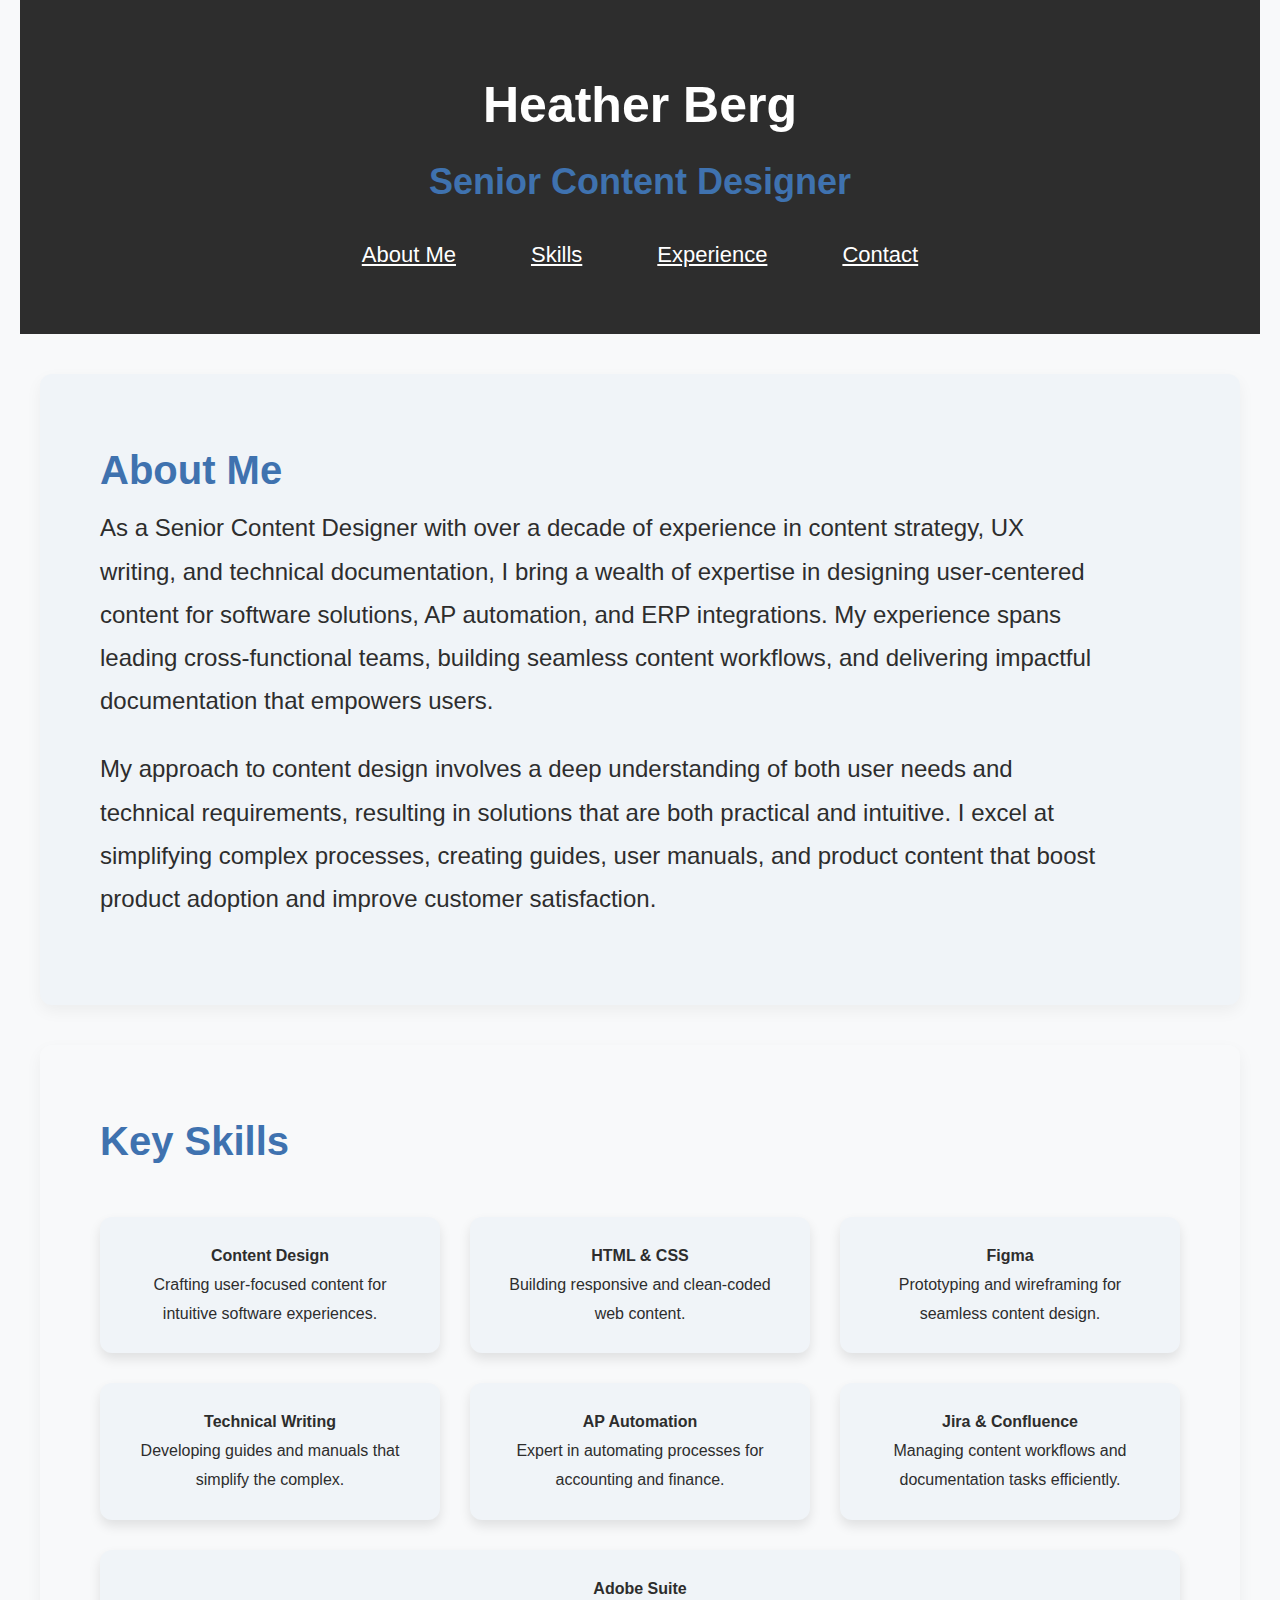
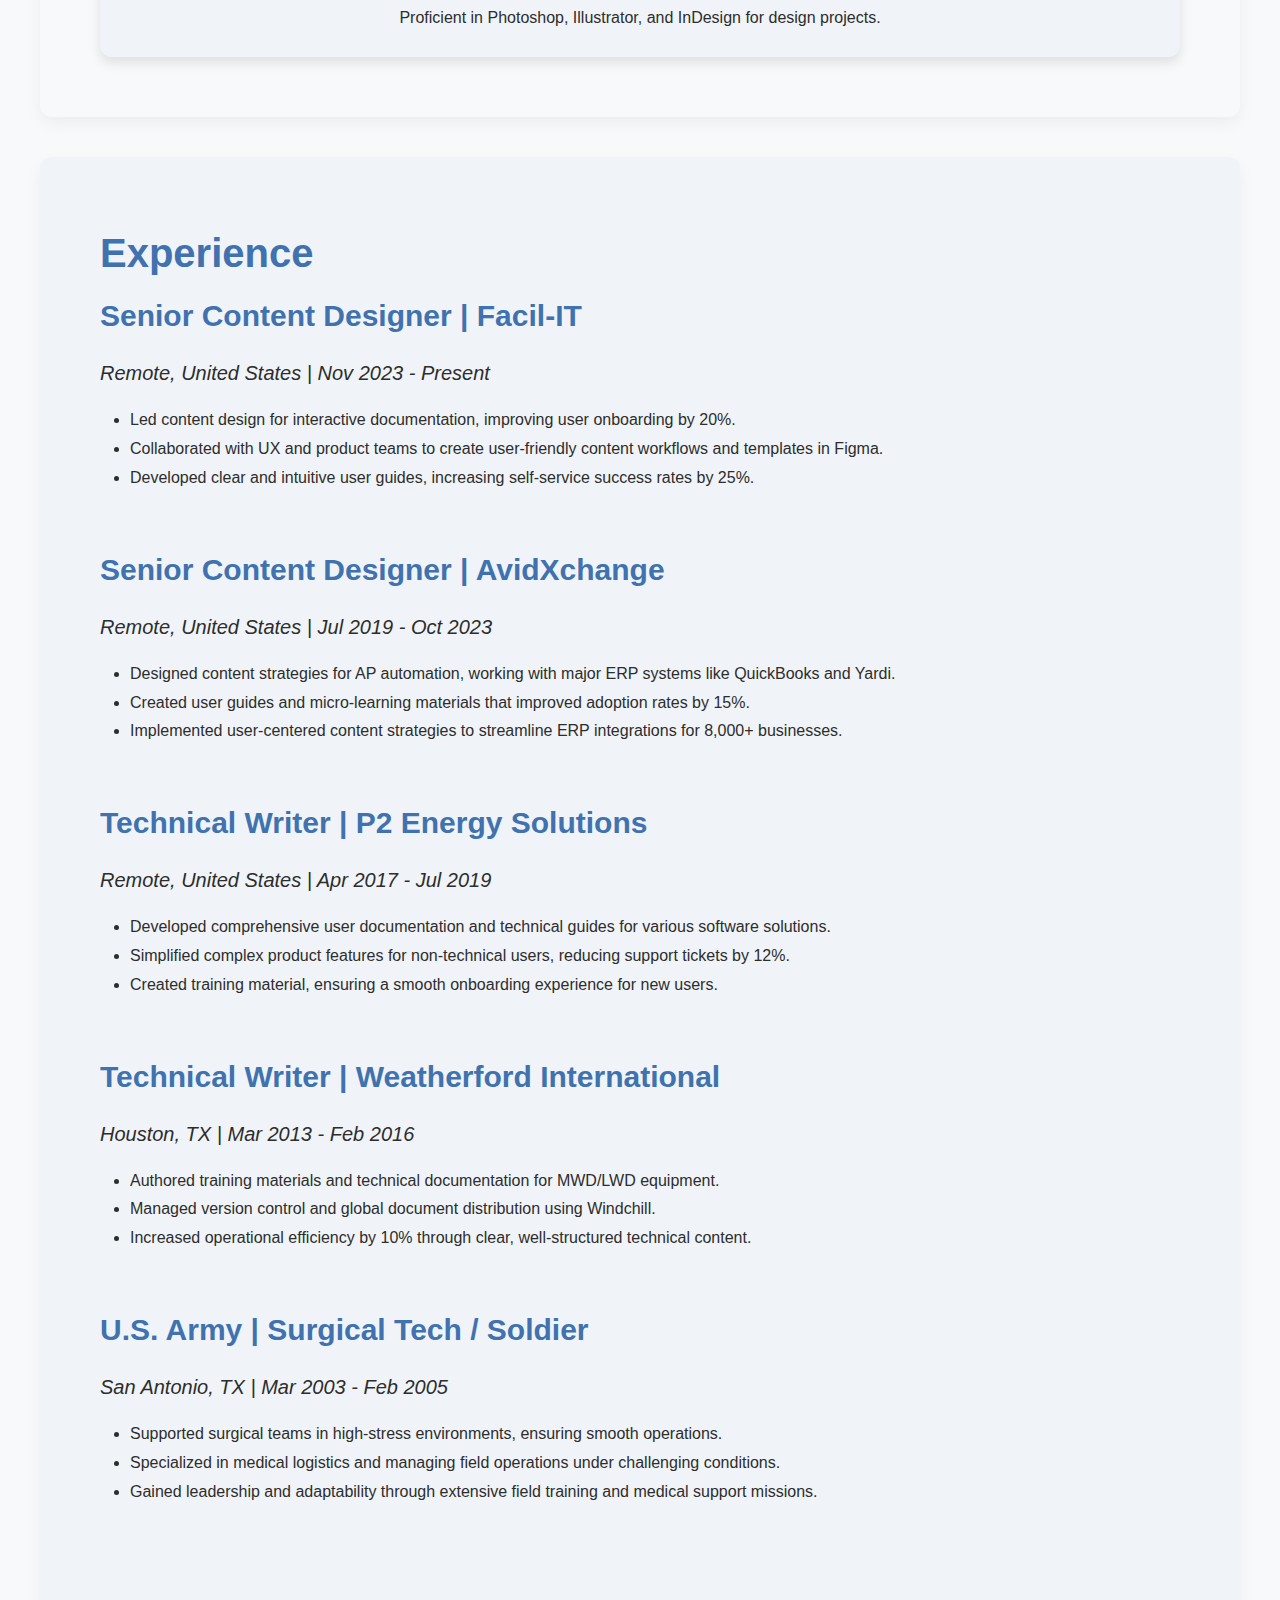
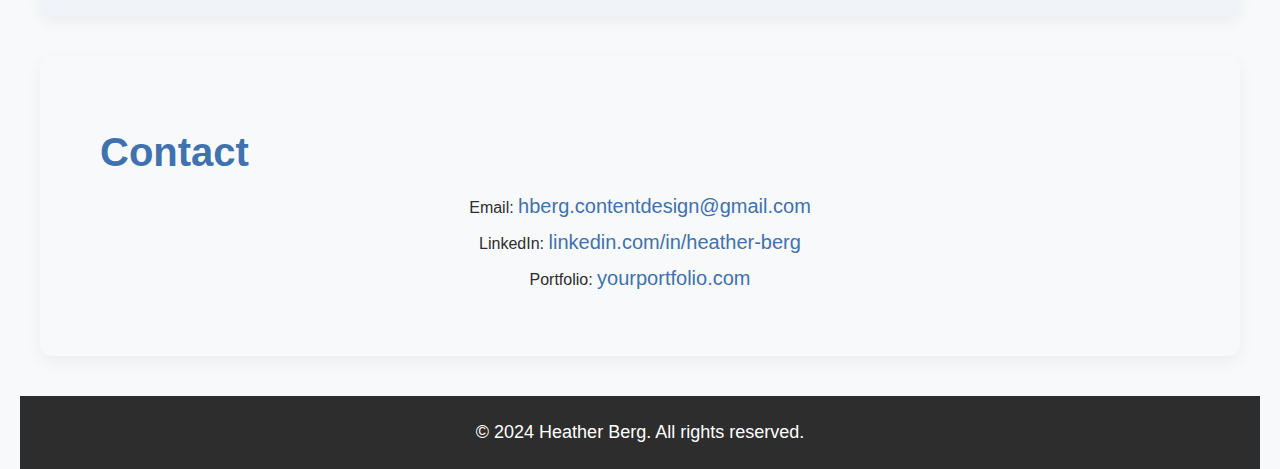
==== commit 4487a0c7: "Update index.html" ====
--- a/index.html
+++ b/index.html
@@ -4,10 +4,9 @@
 <head>
     <meta charset="UTF-8">
     <meta name="viewport" content="width=device-width, initial-scale=1.0">
-    <meta http-equiv="X-UA-Compatible" content="ie=edge">
     <title>Heather Berg - Senior Content Designer</title>
     <style>
-        /* Reset */
+        /* Global Styling */
         * {
             margin: 0;
             padding: 0;
@@ -16,68 +15,51 @@
 
         body {
             font-family: 'Inter', sans-serif;
-            background-color: #121212;
-            color: #E0E0E0;
-            line-height: 1.6;
-        }
-
-        /* Color Scheme */
+            background-color: #f8f9fa;
+            color: #2d2d2d;
+            line-height: 1.8;
+            padding: 0 20px;
+        }
+
+        /* Color Variables */
         :root {
-            --primary-color: #121212; /* Black */
-            --secondary-color: #f5f5f5; /* Light gray for background */
-            --accent-color: #3bafda; /* Accent light blue */
-            --text-color: #E0E0E0; /* Soft white */
-            --text-alt-color: #cccccc; /* Lighter gray for text */
-            --card-bg: #1e1e1e; /* Dark gray for cards */
-            --footer-bg: #0f0f0f; /* Footer background */
-        }
-
-        /* General Layout */
-        header, section, footer {
-            margin: 20px auto;
-            padding: 20px;
-            max-width: 1200px;
-            border-radius: 8px;
+            --primary-color: #2d2d2d;
+            --secondary-color: #f0f4f8;
+            --accent-color: #3f72af;
+            --text-color: #2d2d2d;
+            --white-space: #ffffff;
+            --button-color: #3f72af;
+        }
+
+        /* Layout */
+        header {
+            text-align: center;
+            padding: 60px 0;
             background-color: var(--primary-color);
-        }
-
-        h1, h2, h3 {
-            color: var(--text-color);
-        }
-
-        p, li {
-            color: var(--text-alt-color);
-            line-height: 1.8;
-        }
-
-        a {
-            text-decoration: none;
-            color: var(--accent-color);
-        }
-
-        /* Header */
-        header {
-            text-align: center;
-            background-color: var(--primary-color);
-            color: var(--text-color);
-            padding: 40px 0;
-        }
-
-        header h1 {
-            font-size: 48px;
+            color: var(--white-space);
+        }
+
+        h1 {
+            font-size: 50px;
+        }
+
+        h2 {
+            font-size: 36px;
+            color: var(--accent-color);
         }
 
         nav ul {
             list-style: none;
             display: flex;
             justify-content: center;
-            gap: 20px;
+            gap: 25px;
+            margin-top: 20px;
         }
 
         nav ul li a {
-            font-size: 20px;
-            color: var(--text-color);
-            padding: 10px 20px;
+            font-size: 22px;
+            color: var(--white-space);
+            padding: 10px 25px;
             border-radius: 5px;
             transition: background-color 0.3s;
         }
@@ -87,113 +69,113 @@
             color: var(--primary-color);
         }
 
+        /* Section Styling */
+        section {
+            margin: 40px auto;
+            padding: 60px;
+            background-color: var(--background-light);
+            max-width: 1200px;
+            border-radius: 12px;
+            box-shadow: 0 6px 16px rgba(0, 0, 0, 0.05);
+            line-height: 1.8;
+        }
+
+        section h2 {
+            text-align: left;
+            font-size: 40px;
+        }
+
         /* About Me Section */
         #about {
-            text-align: left;
-            padding-left: 20px;
-            background-color: var(--card-bg);
-            border-radius: 10px;
-        }
-
-        #about h2 {
-            font-size: 36px;
-            margin-bottom: 20px;
+            background-color: var(--secondary-color);
         }
 
         #about p {
-            max-width: 900px;
-            margin: 20px 0;
-            font-size: 18px;
+            font-size: 24px;
+            margin-bottom: 25px;
+            max-width: 1000px;
         }
 
         /* Skills Section */
         #skills {
             text-align: center;
-            background-color: var(--primary-color);
-            padding: 40px;
-        }
-
-        #skills h2 {
-            margin-bottom: 30px;
-            color: var(--accent-color);
+            background-color: var(--background-light);
         }
 
         .skills-list {
             display: flex;
             flex-wrap: wrap;
             justify-content: center;
-            gap: 20px;
+            gap: 30px;
+            margin-top: 40px;
         }
 
         .skill-item {
-            flex: 1 1 250px;
-            padding: 20px;
-            background-color: var(--card-bg);
-            border-radius: 8px;
-            text-align: center;
-            transition: transform 0.3s;
-            box-shadow: 0 4px 10px rgba(0, 0, 0, 0.3);
+            flex: 1 1 300px;
+            padding: 25px;
+            background-color: var(--secondary-color);
+            border-radius: 12px;
+            text-align: center;
+            box-shadow: 0 6px 12px rgba(0, 0, 0, 0.1);
+            transition: transform 0.3s ease-in-out;
+        }
+
+        .skill-item:hover {
+            transform: translateY(-10px);
         }
 
         .skill-item i {
-            font-size: 40px;
-            margin-bottom: 10px;
-            color: var(--accent-color);
-        }
-
-        .skill-item:hover {
-            transform: scale(1.05);
+            font-size: 50px;
+            margin-bottom: 15px;
+            color: var(--accent-color);
         }
 
         /* Experience Section */
-        #experience h2 {
-            text-align: center;
-            font-size: 36px;
-            margin-bottom: 20px;
-            color: var(--accent-color);
+        #experience {
+            background-color: var(--secondary-color);
         }
 
         .experience-item {
-            background-color: var(--card-bg);
-            padding: 20px;
-            border-radius: 8px;
-            box-shadow: 0 4px 10px rgba(0, 0, 0, 0.3);
-            margin-bottom: 40px;
+            margin-bottom: 50px;
         }
 
         .experience-item h3 {
-            font-size: 24px;
-            margin-bottom: 10px;
+            font-size: 30px;
+            margin-bottom: 12px;
+            color: var(--accent-color);
+        }
+
+        .experience-item p {
+            font-size: 20px;
+            color: var(--text-color);
         }
 
         .experience-item ul {
-            padding-left: 20px;
+            margin-top: 15px;
+            padding-left: 30px;
             list-style-type: disc;
-            color: var(--text-alt-color);
+            color: var(--text-color);
         }
 
         /* Contact Section */
         #contact {
             text-align: center;
-            margin-top: 40px;
-            background-color: var(--primary-color);
-            padding: 40px;
+            background-color: var(--background-light);
         }
 
         #contact a {
-            font-size: 18px;
+            font-size: 20px;
+            color: var(--accent-color);
+            text-decoration: none;
         }
 
         /* Footer */
         footer {
             text-align: center;
-            background-color: var(--footer-bg);
-            color: var(--text-alt-color);
+            background-color: var(--primary-color);
+            color: var(--white-space);
             padding: 20px;
-        }
-
-        footer p {
-            margin: 5px 0;
+            font-size: 18px;
         }
 
         footer a {
@@ -202,9 +184,21 @@
 
         /* Responsive */
         @media (max-width: 768px) {
-            .skills-list {
+            section {
+                padding: 30px;
+            }
+
+            h1 {
+                font-size: 40px;
+            }
+
+            h2 {
+                font-size: 28px;
+            }
+
+            nav ul {
                 flex-direction: column;
-                align-items: center;
+                gap: 15px;
             }
         }
     </style>
@@ -230,10 +224,10 @@
     <section id="about">
         <h2>About Me</h2>
         <p>
-            With a dynamic career spanning over 10 years, I bring expertise in content strategy, UX writing, and technical documentation. My focus is on crafting intuitive, user-centered experiences across multiple platforms, especially in the fields of software solutions and AP automation. I have worked with major clients, streamlining ERP integrations and leading content design teams to deliver impactful results.
+            As a Senior Content Designer with over a decade of experience in content strategy, UX writing, and technical documentation, I bring a wealth of expertise in designing user-centered content for software solutions, AP automation, and ERP integrations. My experience spans leading cross-functional teams, building seamless content workflows, and delivering impactful documentation that empowers users.
         </p>
         <p>
-            I thrive in collaborative environments where I can lead cross-functional teams, working closely with product managers, engineers, and designers. My experience includes developing content workflows, creating interactive user guides, and improving product adoption for enterprise-level solutions. I am adept at using tools like Figma, Jira, and Confluence to deliver documentation and content that exceeds business goals and enhances user experiences.
+            My approach to content design involves a deep understanding of both user needs and technical requirements, resulting in solutions that are both practical and intuitive. I excel at simplifying complex processes, creating guides, user manuals, and product content that boost product adoption and improve customer satisfaction.
         </p>
     </section>
 
@@ -244,32 +238,32 @@
             <div class="skill-item">
                 <i class="fas fa-pencil-alt"></i>
                 <h4>Content Design</h4>
-                <p>Crafting engaging and user-focused content across digital platforms.</p>
+                <p>Crafting user-focused content for intuitive software experiences.</p>
             </div>
             <div class="skill-item">
                 <i class="fas fa-code"></i>
                 <h4>HTML & CSS</h4>
-                <p>Building web content with seamless HTML & CSS integration.</p>
+                <p>Building responsive and clean-coded web content.</p>
             </div>
             <div class="skill-item">
                 <i class="fas fa-laptop-code"></i>
                 <h4>Figma</h4>
-                <p>Prototyping and wireframing for interactive content and UX design.</p>
-            </div>
-            <div class="skill-item">
-                <i class="fas fa-book"></i>
+                <p>Prototyping and wireframing for seamless content design.</p>
+            </div>
+            <div class="skill-item">
+                <i class="fas fa-file-alt"></i>
                 <h4>Technical Writing</h4>
-                <p>Creating detailed manuals, training guides, and user documentation.</p>
-            </div>
-            <div class="skill-item">
-                <i class="fas fa-file-alt"></i>
-                <h4>AP Automation Solutions</h4>
-                <p>Specialized in ERP integrations and AP automation for businesses.</p>
+                <p>Developing guides and manuals that simplify the complex.</p>
             </div>
             <div class="skill-item">
                 <i class="fas fa-project-diagram"></i>
+                <h4>AP Automation</h4>
+                <p>Expert in automating processes for accounting and finance.</p>
+            </div>
+            <div class="skill-item">
+                <i class="fas fa-tools"></i>
                 <h4>Jira & Confluence</h4>
-                <p>Managing content workflows and product documentation tasks.</p>
+                <p>Managing content workflows and documentation tasks efficiently.</p>
             </div>
             <div class="skill-item">
                 <i class="fas fa-adobe"></i>
@@ -287,9 +281,9 @@
             <h3>Senior Content Designer | Facil-IT</h3>
             <p><em>Remote, United States | Nov 2023 - Present</em></p>
             <ul>
-                <li>Led content design for technical documentation, interactive user guides, and onboarding material for clients in the facilities management space.</li>
-                <li>Developed comprehensive content strategies to enhance product adoption, onboarding, and user engagement, cutting onboarding times by 20%.</li>
-                <li>Worked closely with product teams to build user-centered content workflows and ensured seamless integration with enterprise-level clients.</li>
+                <li>Led content design for interactive documentation, improving user onboarding by 20%.</li>
+                <li>Collaborated with UX and product teams to create user-friendly content workflows and templates in Figma.</li>
+                <li>Developed clear and intuitive user guides, increasing self-service success rates by 25%.</li>
             </ul>
         </div>
 
@@ -297,10 +291,9 @@
             <h3>Senior Content Designer | AvidXchange</h3>
             <p><em>Remote, United States | Jul 2019 - Oct 2023</em></p>
             <ul>
-                <li>Developed content for ERP integrations and AP automation, working with enterprise clients such as Buildium and QuickBooks users.</li>
-                <li>Produced detailed user guides, tutorials, and micro-learning modules that increased self-sufficiency and reduced support tickets.</li>
-                <li>Collaborated with cross-functional UX teams, ensuring consistent tone and clarity across all product documentation and releases.</li>
-                <li>Improved customer satisfaction by 15% through engaging, easy-to-follow documentation and tutorials.</li>
+                <li>Designed content strategies for AP automation, working with major ERP systems like QuickBooks and Yardi.</li>
+                <li>Created user guides and micro-learning materials that improved adoption rates by 15%.</li>
+                <li>Implemented user-centered content strategies to streamline ERP integrations for 8,000+ businesses.</li>
             </ul>
         </div>
 
@@ -308,9 +301,9 @@
             <h3>Technical Writer | P2 Energy Solutions</h3>
             <p><em>Remote, United States | Apr 2017 - Jul 2019</em></p>
             <ul>
-                <li>Authored installation guides, help documentation, and product training materials for software products such as Merrick and IDEAS.</li>
-                <li>Collaborated with SMEs to develop accurate technical content, simplifying complex concepts for non-technical users.</li>
-                <li>Streamlined content processes, reducing support tickets by 12% through improved documentation.</li>
+                <li>Developed comprehensive user documentation and technical guides for various software solutions.</li>
+                <li>Simplified complex product features for non-technical users, reducing support tickets by 12%.</li>
+                <li>Created training material, ensuring a smooth onboarding experience for new users.</li>
             </ul>
         </div>
 
@@ -318,9 +311,9 @@
             <h3>Technical Writer | Weatherford International</h3>
             <p><em>Houston, TX | Mar 2013 - Feb 2016</em></p>
             <ul>
-                <li>Produced technical manuals and training materials for LWD and MWD oilfield equipment.</li>
-                <li>Managed document version control for global distribution using Windchill.</li>
-                <li>Improved the clarity and accessibility of highly technical documentation, reducing operational errors by 10%.</li>
+                <li>Authored training materials and technical documentation for MWD/LWD equipment.</li>
+                <li>Managed version control and global document distribution using Windchill.</li>
+                <li>Increased operational efficiency by 10% through clear, well-structured technical content.</li>
             </ul>
         </div>
 
@@ -328,12 +321,11 @@
             <h3>U.S. Army | Surgical Tech / Soldier</h3>
             <p><em>San Antonio, TX | Mar 2003 - Feb 2005</em></p>
             <ul>
-                <li>Supported surgical teams in high-stakes environments, maintaining sterile fields and ensuring instrument readiness.</li>
-                <li>Completed rigorous medical field training, developing technical expertise in medical operations and personnel logistics.</li>
-                <li>Demonstrated leadership and adaptability in challenging, high-pressure environments, ensuring successful medical outcomes.</li>
-            </ul>
-        </div>
-
+                <li>Supported surgical teams in high-stress environments, ensuring smooth operations.</li>
+                <li>Specialized in medical logistics and managing field operations under challenging conditions.</li>
+                <li>Gained leadership and adaptability through extensive field training and medical support missions.</li>
+            </ul>
+        </div>
     </section>
 
     <!-- Contact Section -->
